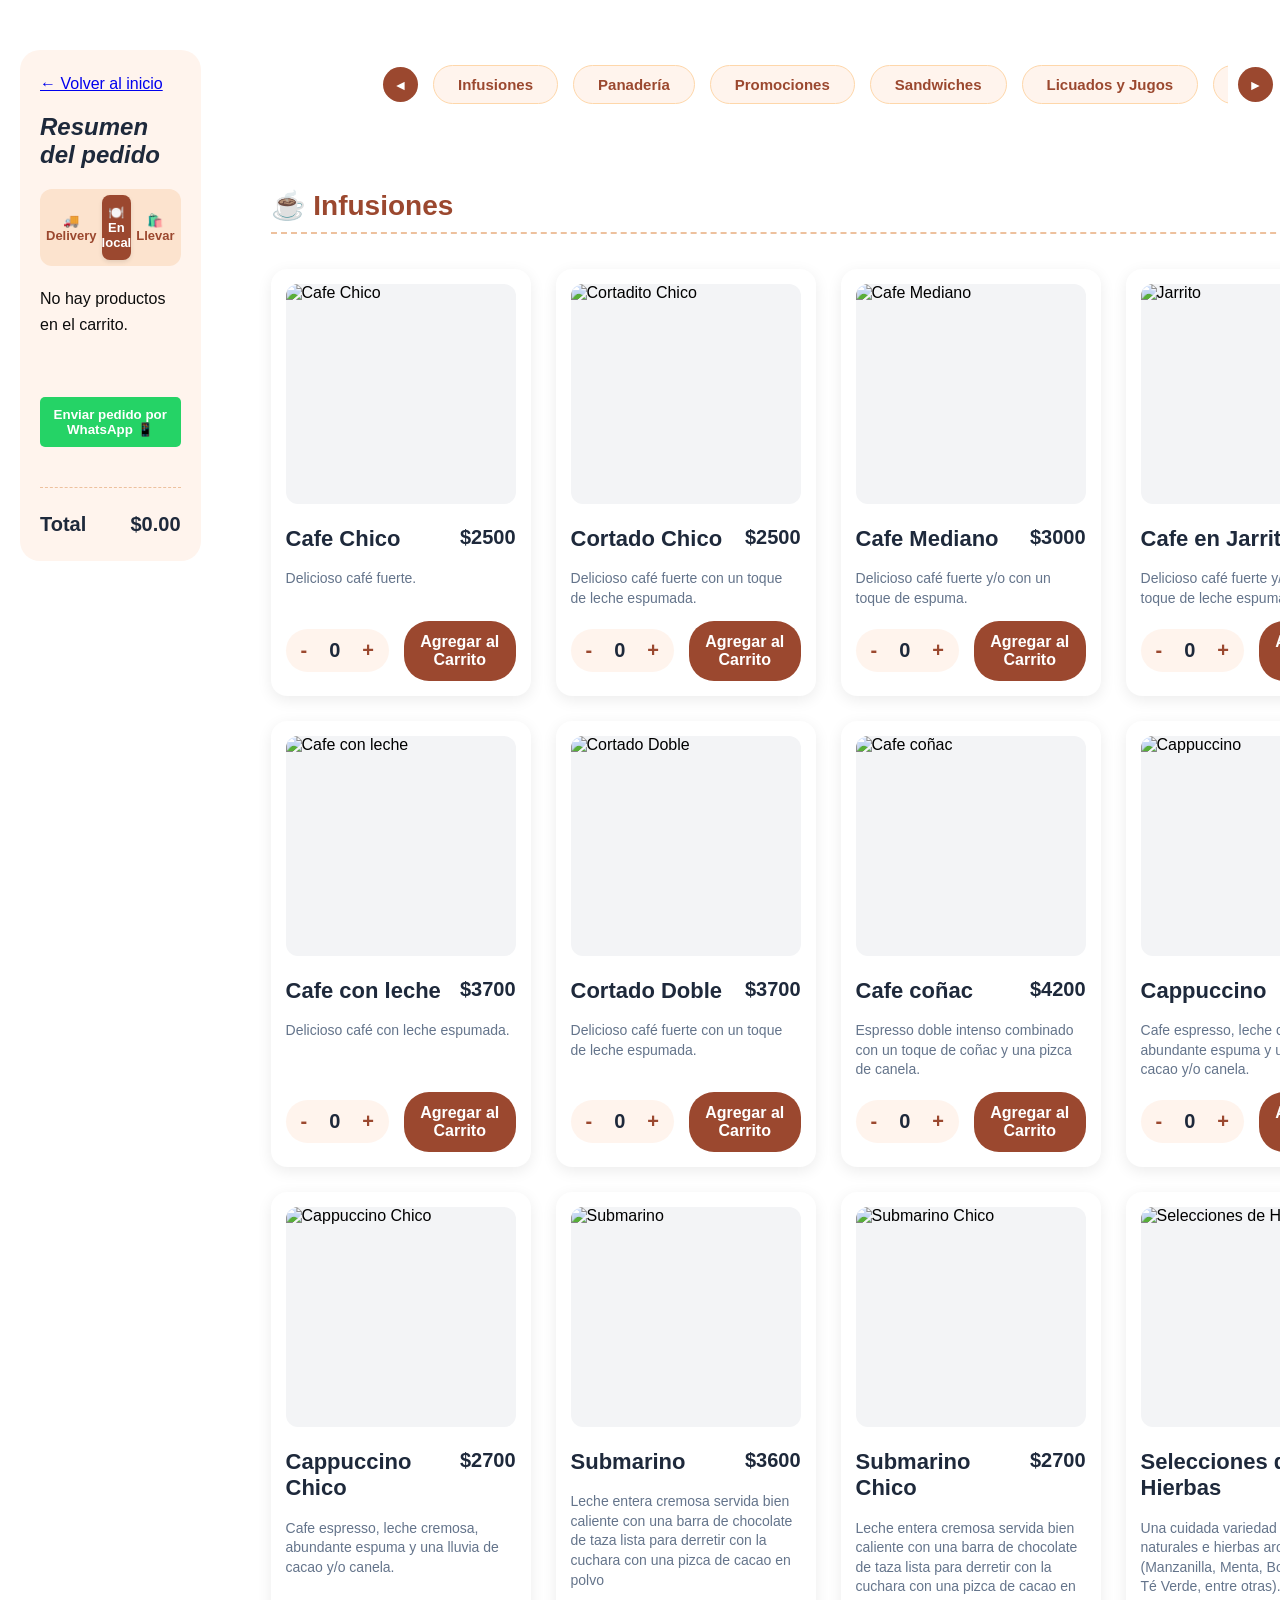
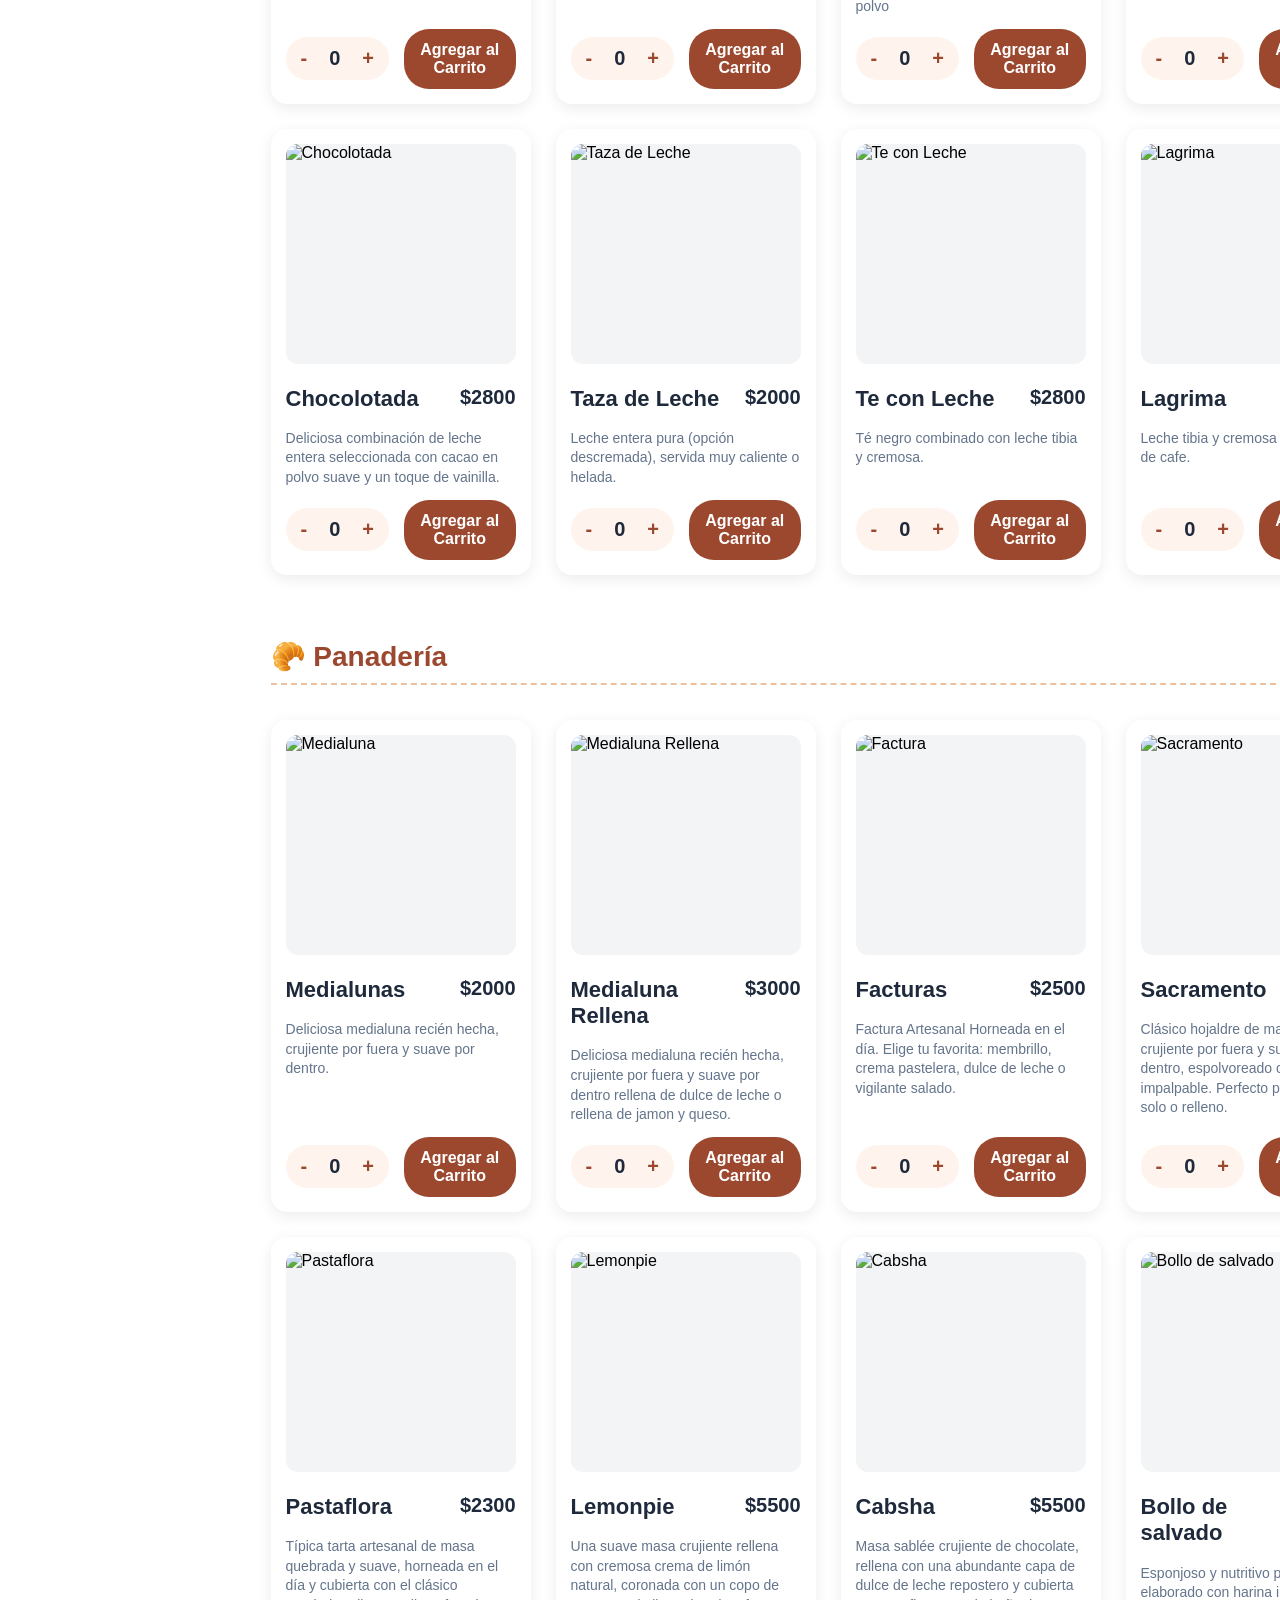
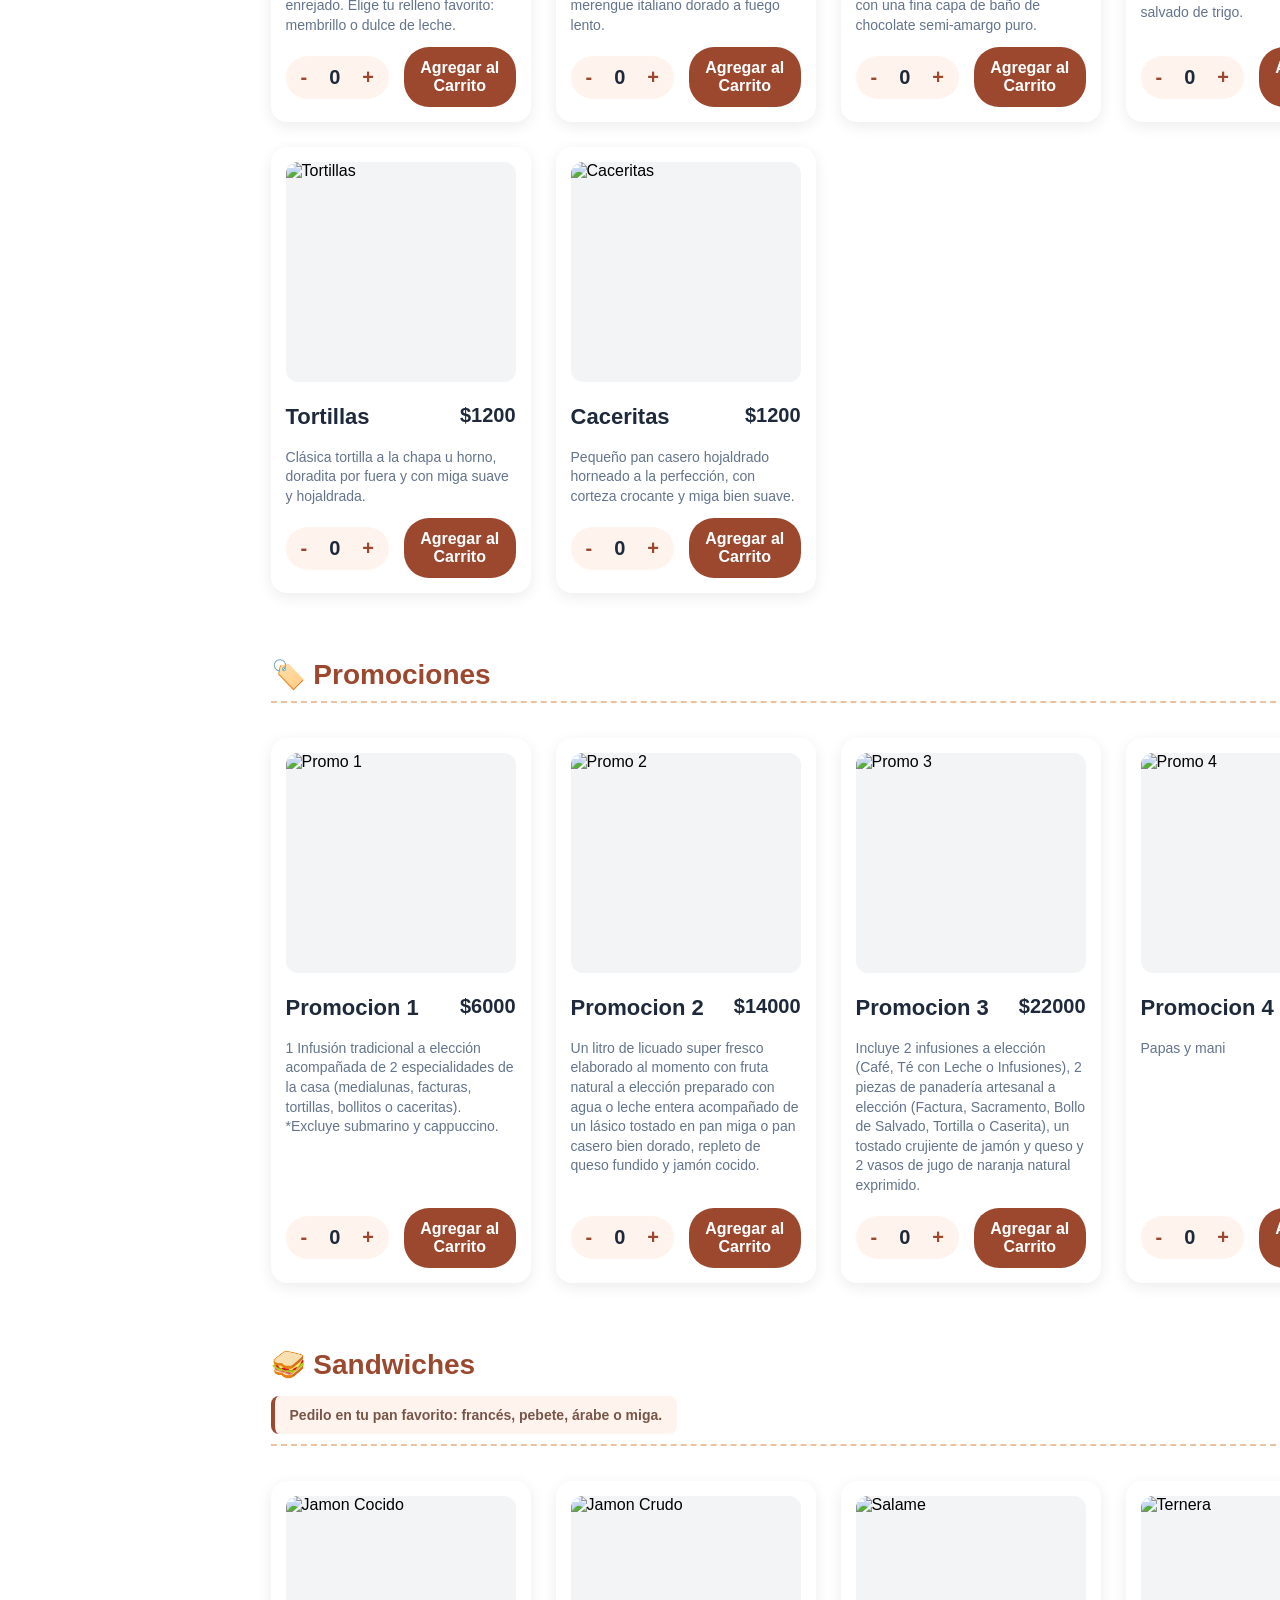
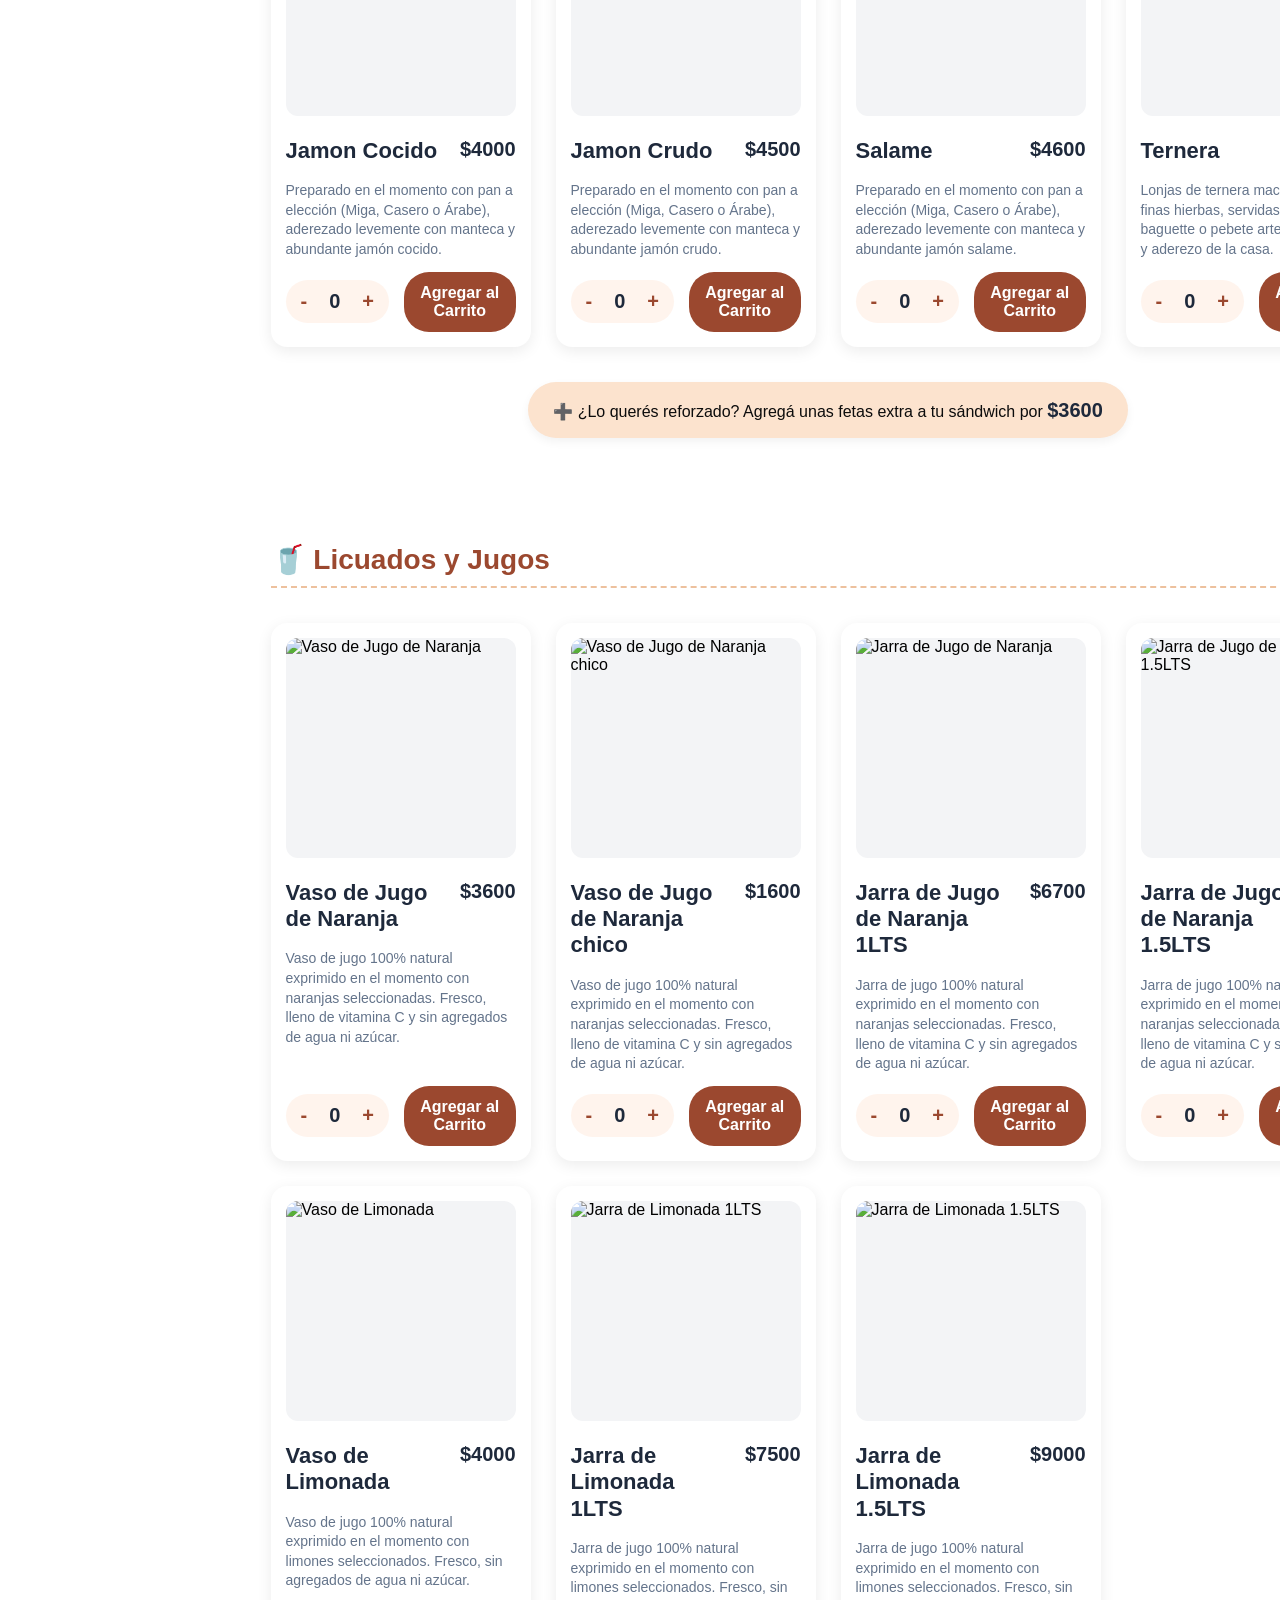
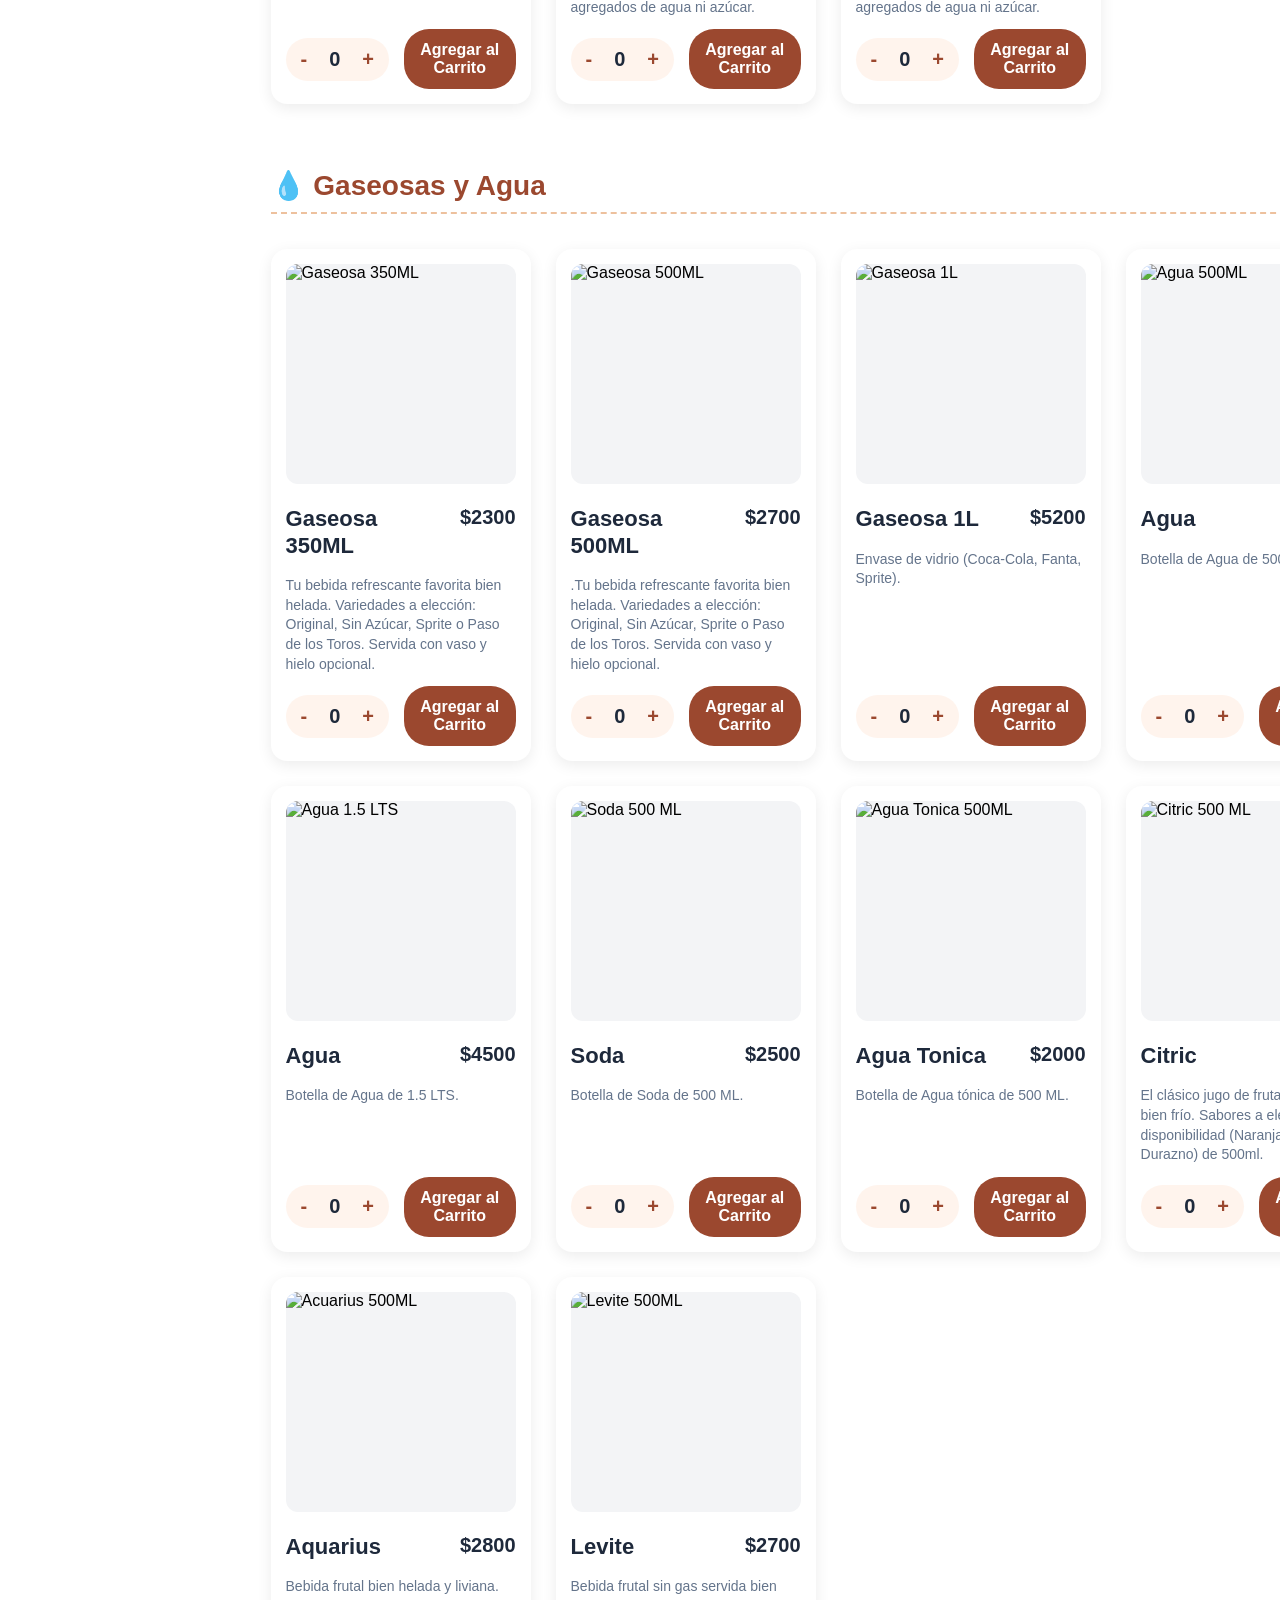
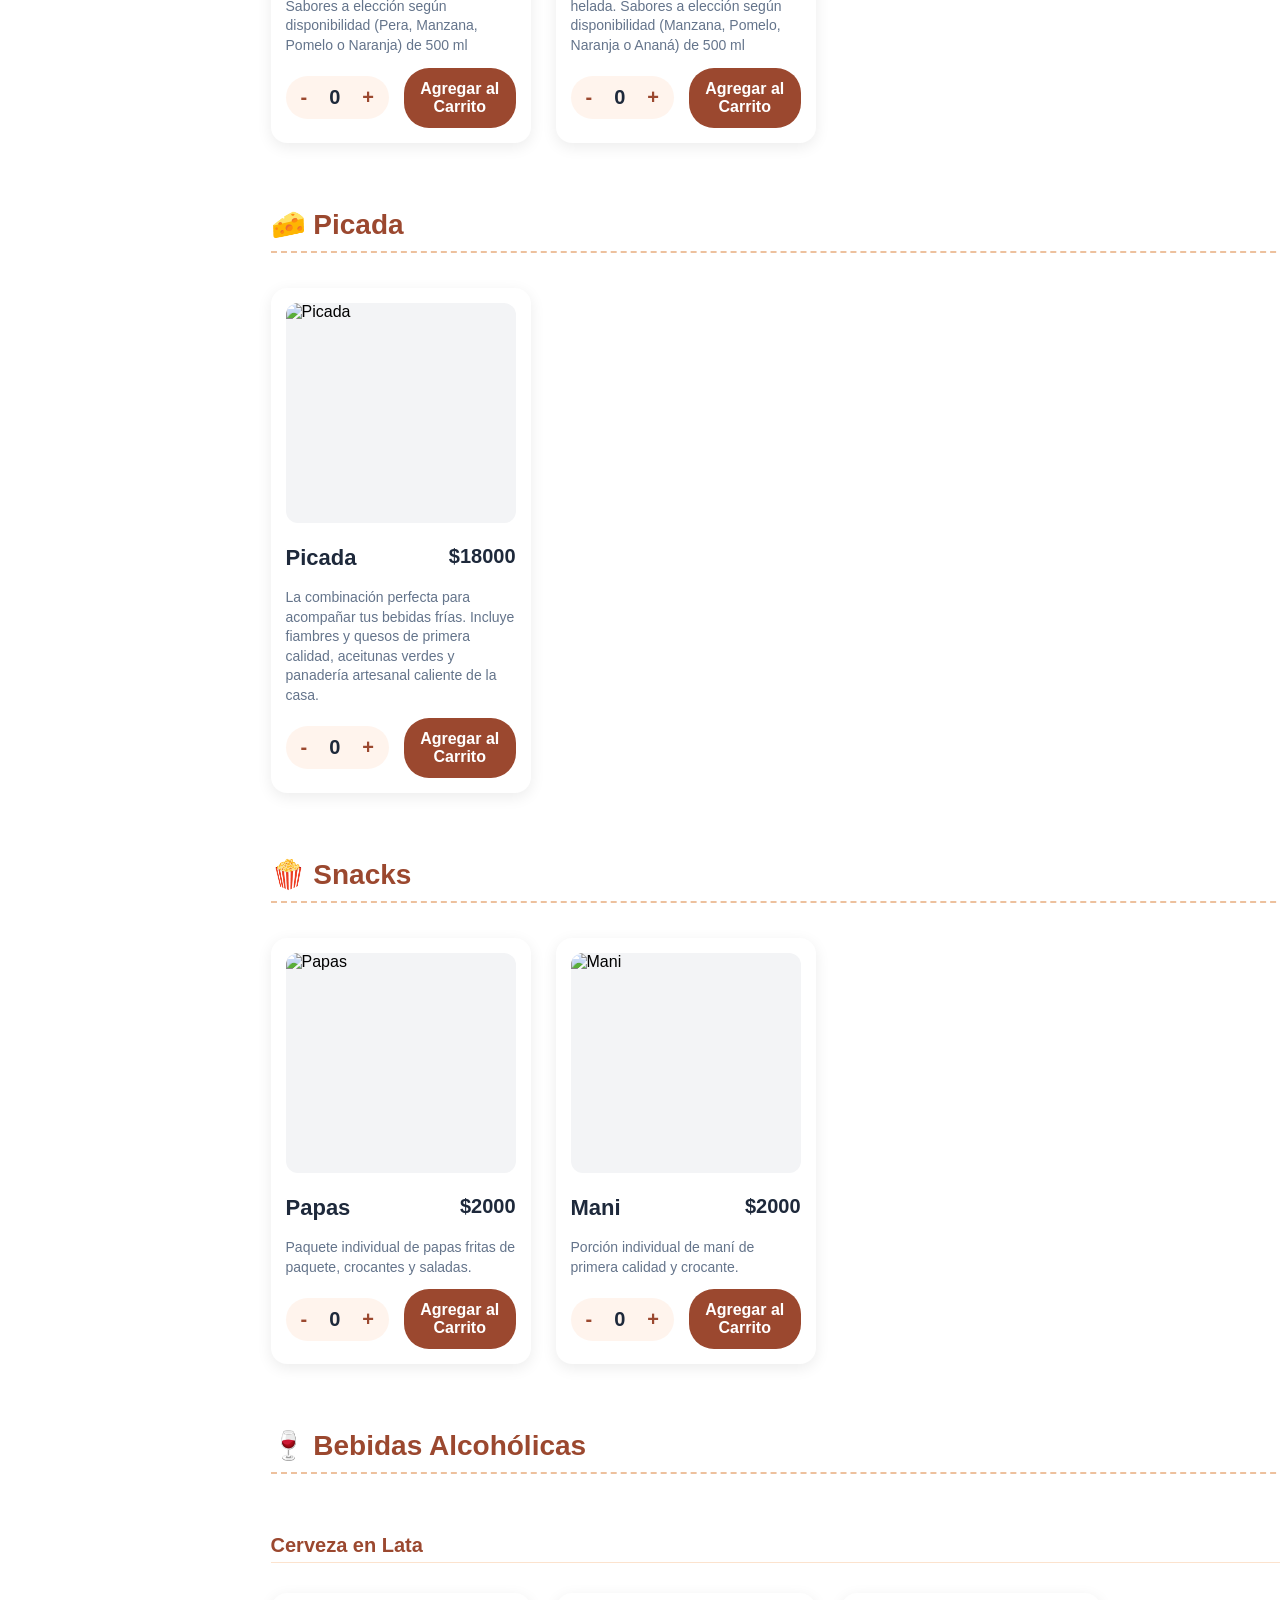
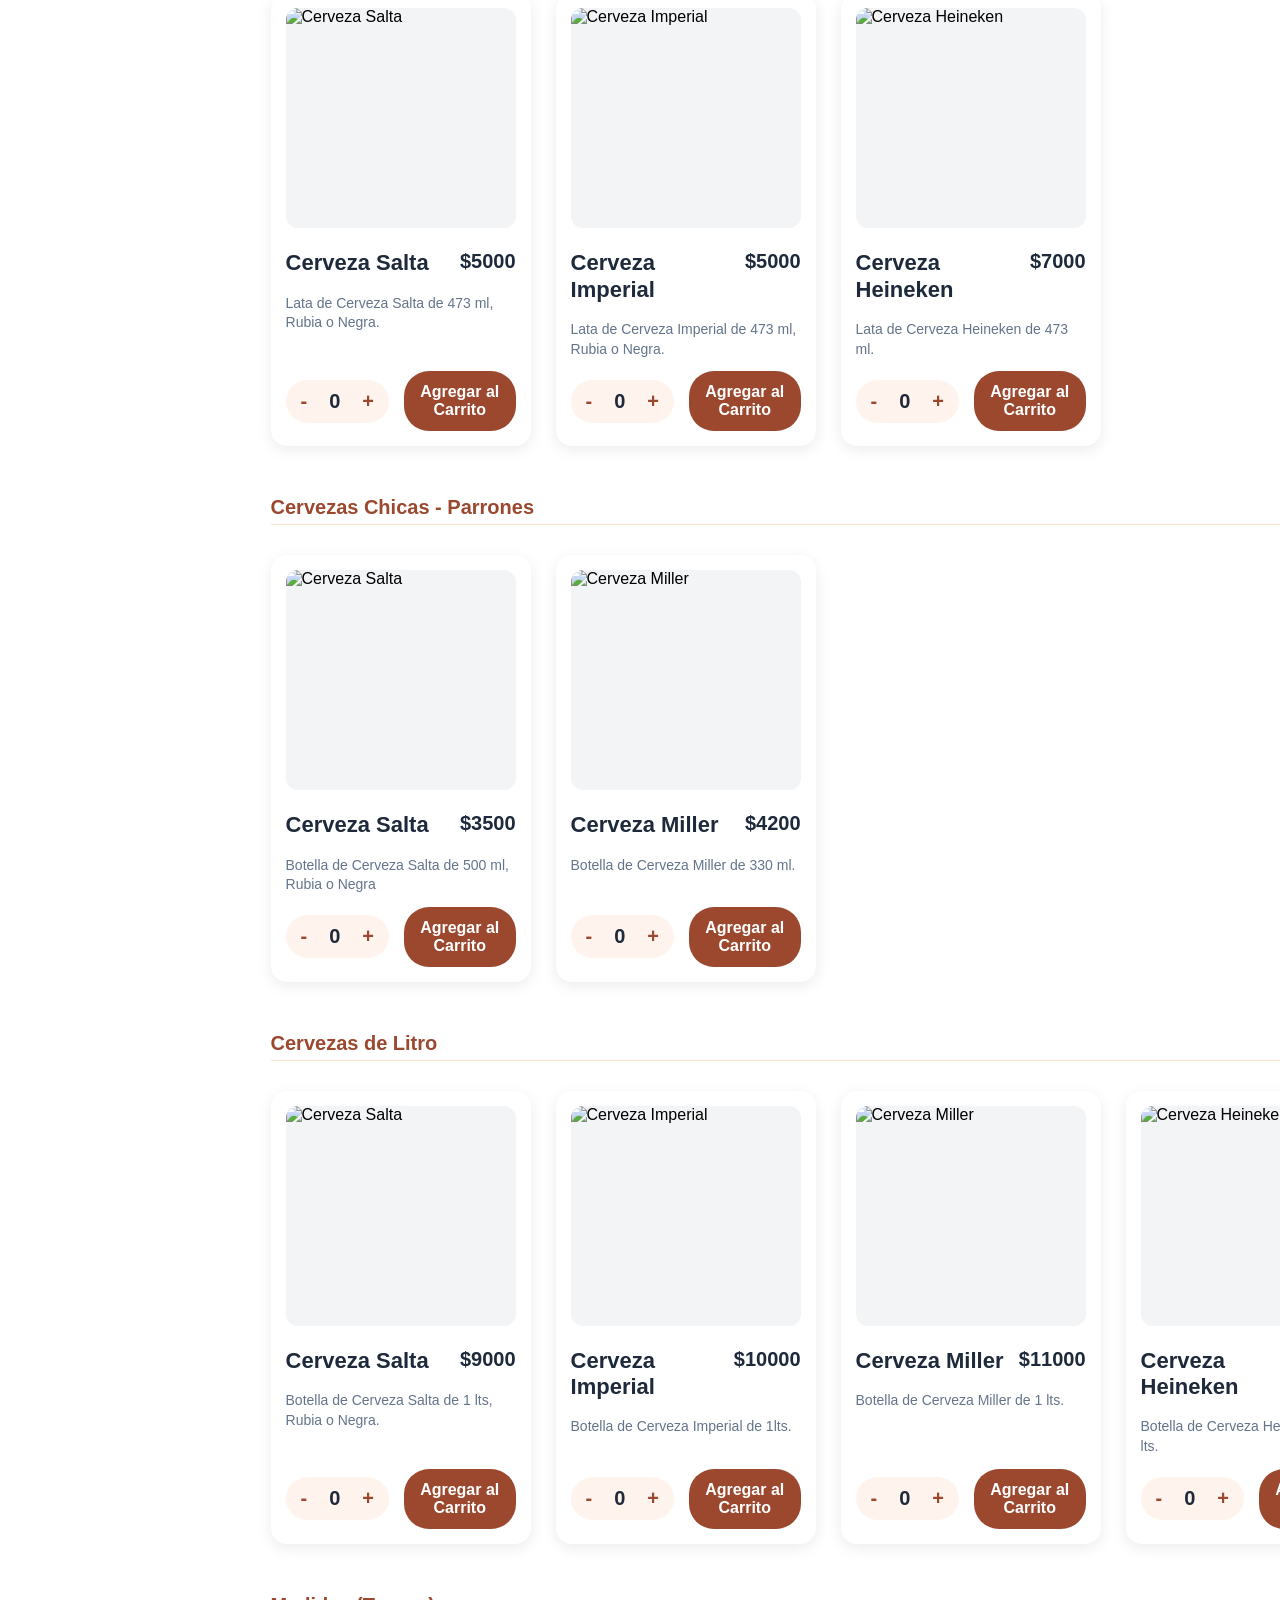
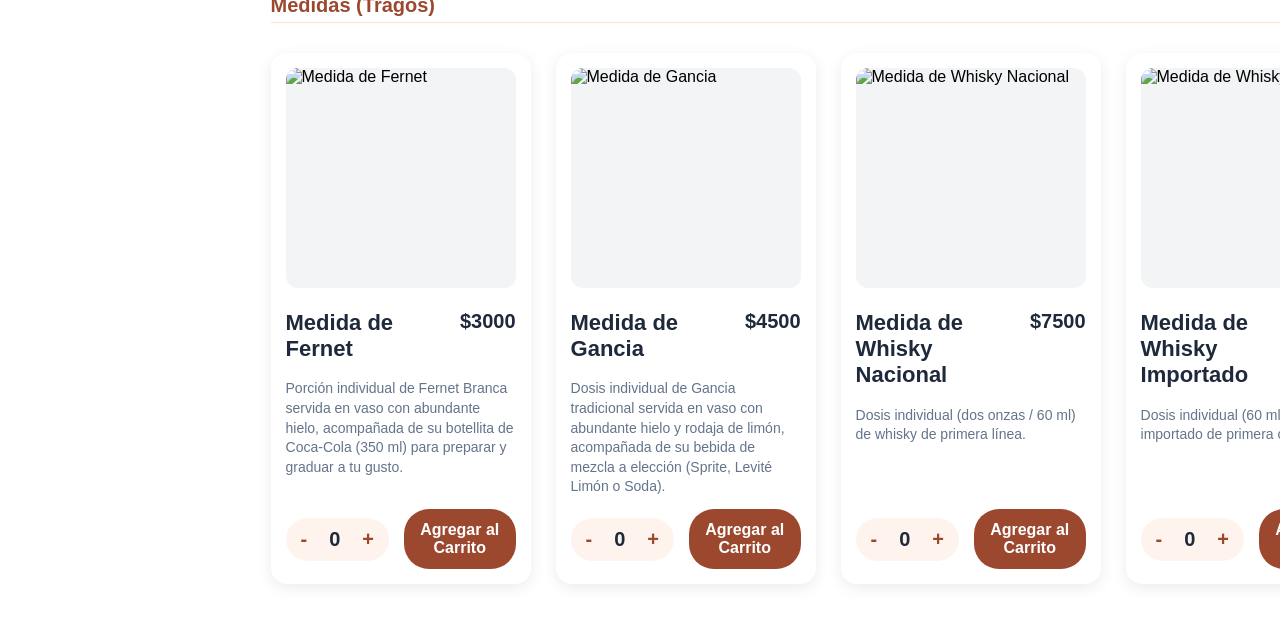
==== carrito.html @ 9ee52d7d "Add files via upload octava prueba de intento de subir el proyecto" ====
<!DOCTYPE html>
<html lang="es">

<head>
    <meta charset="UTF-8">
    <meta name="viewport" content="width=device-width, initial-scale=1.0">
    <title>Carta - Cafeteria Notables</title>
    <!-- Vinculamos el CSS -->
    <link rel="stylesheet" href="style.css">
</head>

<body>
    <div class="contenedor-principal2">
        <aside class="resumen-carrito">
            <a href="index.html" class="btn-volver">← Volver al inicio</a>
            <h2 class="titulo-resumen">Resumen del pedido</h2>

            <div class="opciones-entrega">
                <button class="btn-entrega">🚚 Delivery</button>
                <button class="btn-entrega activo">🍽️ En local</button>
                <button class="btn-entrega">🛍️ Llevar</button>
            </div>
            <div class="lista-productos-resumen" id="lista-productos-resumen">
                <p class="carrito-vacio">No hay productos en el carrito.</p>
            </div>

            <div id="contenedor-direccion" style="display: none; margin-top: 15px;">
                <input type="text" id="input-direccion" placeholder="Ingresa tu calle y número..."
                    style="width: 100%; padding: 12px; border-radius: 8px; border: 1px solid #edc19e; font-family: inherit; font-size: 14px; background-color: #fff;">
            </div>

            <div style="margin: 20px 0;">
                <button id="btn-whatsapp" class="btn-whatsapp"
                    style="background-color: #25d366; color: white; padding: 10px; width: 100%; border: none; border-radius: 5px; cursor: pointer; font-weight: bold;">
                    Enviar pedido por WhatsApp 📱
                </button>
            </div>

            <div class="totales-resumen" id="seccion-totales">
                <div class="linea-total gran-total">
                    <span>Total</span>
                    <span id="total-txt">$0.00</span>
                </div>
            </div>
        </aside>

        <main class="contenido-central">
            <div class="contenedor-carrusel">
                <button class="flecha-scroll" id="flecha-izq">◄</button>
                <nav class="menu-categorias" id="menu-categorias">
                    <a href="#infusiones" class="btn-categoria">Infusiones</a>
                    <a href="#panaderia" class="btn-categoria">Panadería</a>
                    <a href="#promociones" class="btn-categoria">Promociones</a>
                    <a href="#sandwiches" class="btn-categoria">Sandwiches</a>
                    <a href="#licuados" class="btn-categoria">Licuados y Jugos</a>
                    <a href="#gaseosas" class="btn-categoria">Gaseosas/Agua</a>
                    <a href="#picada" class="btn-categoria">Picada</a>
                    <a href="#snacks" class="btn-categoria">Snacks</a>
                    <a href="#alcohol" class="btn-categoria">Bebidas Alcohólicas</a>
                </nav>
                <button class="flecha-scroll" id="flecha-der">►</button>
            </div>
            <div class="catalogo-tarjetas">

                <div class="separador-categoria" id="infusiones">
                    <h2>☕ Infusiones</h2>
                </div>

                <!-- Cafe Chico -->
                <div class="tarjeta" id="infusiones">
                    <img src="Cosas/cafe-chico.webp" alt="Cafe Chico"
                        class="img-producto">
                    <div class="titulo-precio">
                        <h3>Cafe Chico</h3>
                        <span class="precio-tarjetas">$2500</span>
                    </div>
                    <p class="descripcion-producto">Delicioso café fuerte.</p>
                    <div class="acciones-carrito">
                        <div class="contador-item">
                            <span class="btn-restar">-</span>
                            <span class="cantidad">0</span>
                            <span class="btn-sumar">+</span>
                        </div>
                        <button class="btn-agregar">Agregar al Carrito</button>
                    </div>
                </div>

                <!-- Cortadito -->
                <div class="tarjeta">
                    <img src="Cosas/Cortadito.webp"
                        alt="Cortadito Chico" class="img-producto">
                    <div class="titulo-precio">
                        <h3>Cortado Chico </h3>
                        <span class="precio-tarjetas">$2500</span>
                    </div>
                    <p class="descripcion-producto">Delicioso café fuerte con un toque de leche espumada.</p>
                    <div class="acciones-carrito">
                        <div class="contador-item">
                            <span class="btn-restar">-</span>
                            <span class="cantidad">0</span>
                            <span class="btn-sumar">+</span>
                        </div>
                        <button class="btn-agregar">Agregar al Carrito</button>
                    </div>
                </div>

                <!-- Cafe Mediano-->
                <div class="tarjeta">
                    <img src="Cosas/cafe-mediano.webp"
                        alt="Cafe Mediano" class="img-producto">
                    <div class="titulo-precio">
                        <h3>Cafe Mediano</h3>
                        <span class="precio-tarjetas">$3000</span>
                    </div>
                    <p class="descripcion-producto">Delicioso café fuerte y/o con un toque de espuma.</p>
                    <div class="acciones-carrito">
                        <div class="contador-item">
                            <span class="btn-restar">-</span>
                            <span class="cantidad">0</span>
                            <span class="btn-sumar">+</span>
                        </div>
                        <button class="btn-agregar">Agregar al Carrito</button>
                    </div>
                </div>

                <!-- Jarrito -->
                <div class="tarjeta">
                    <img src="Cosas/jarrito.webp" alt="Jarrito"
                        class="img-producto">
                    <div class="titulo-precio">
                        <h3>Cafe en Jarrito</h3>
                        <span class="precio-tarjetas">$3000</span>
                    </div>
                    <p class="descripcion-producto">Delicioso café fuerte y/o con un toque de leche espumada.</p>
                    <div class="acciones-carrito">
                        <div class="contador-item">
                            <span class="btn-restar">-</span>
                            <span class="cantidad">0</span>
                            <span class="btn-sumar">+</span>
                        </div>
                        <button class="btn-agregar">Agregar al Carrito</button>
                    </div>
                </div>

                <!-- Cafe con Leche-->
                <div class="tarjeta">
                    <img src="Cosas/cafe-leche.webp"
                        alt="Cafe con leche" class="img-producto">
                    <div class="titulo-precio">
                        <h3>Cafe con leche</h3>
                        <span class="precio-tarjetas">$3700</span>
                    </div>
                    <p class="descripcion-producto">Delicioso café con leche espumada.</p>
                    <div class="acciones-carrito">
                        <div class="contador-item">
                            <span class="btn-restar">-</span>
                            <span class="cantidad">0</span>
                            <span class="btn-sumar">+</span>
                        </div>
                        <button class="btn-agregar">Agregar al Carrito</button>
                    </div>
                </div>

                <!-- Cortado Doble-->
                <div class="tarjeta">
                    <img src="Cosas/cortado-doble.webp"
                        alt="Cortado Doble" class="img-producto">
                    <div class="titulo-precio">
                        <h3>Cortado Doble</h3>
                        <span class="precio-tarjetas">$3700</span>
                    </div>
                    <p class="descripcion-producto">Delicioso café fuerte con un toque de leche espumada.</p>
                    <div class="acciones-carrito">
                        <div class="contador-item">
                            <span class="btn-restar">-</span>
                            <span class="cantidad">0</span>
                            <span class="btn-sumar">+</span>
                        </div>
                        <button class="btn-agregar">Agregar al Carrito</button>
                    </div>
                </div>

                <!-- Cafe Coniac -->
                <div class="tarjeta">
                    <img src="Cosas/Cafe-coñac.webp" alt="Cafe coñac"
                        class="img-producto">
                    <div class="titulo-precio">
                        <h3>Cafe coñac</h3>
                        <span class="precio-tarjetas">$4200</span>
                    </div>
                    <p class="descripcion-producto"> Espresso doble intenso combinado con un toque de coñac y una
                        pizca de canela. </p>
                    <div class="acciones-carrito">
                        <div class="contador-item">
                            <span class="btn-restar">-</span>
                            <span class="cantidad">0</span>
                            <span class="btn-sumar">+</span>
                        </div>
                        <button class="btn-agregar">Agregar al Carrito</button>
                    </div>
                </div>

                <!-- Cappcucino-->
                <div class="tarjeta">
                    <img src="Cosas/cappuccino.webp" alt="Cappuccino"
                        class="img-producto">
                    <div class="titulo-precio">
                        <h3>Cappuccino</h3>
                        <span class="precio-tarjetas">$3600</span>
                    </div>
                    <p class="descripcion-producto"> Cafe espresso, leche cremosa, abundante espuma y una lluvia de
                        cacao
                        y/o canela.
                    </p>
                    <div class="acciones-carrito">
                        <div class="contador-item">
                            <span class="btn-restar">-</span>
                            <span class="cantidad">0</span>
                            <span class="btn-sumar">+</span>
                        </div>
                        <button class="btn-agregar">Agregar al Carrito</button>
                    </div>
                </div>

                <!-- Cappuccino Chico-->
                <div class="tarjeta">
                    <img src="Cosas/cappuccino-chico.webp"
                        alt="Cappuccino Chico" class="img-producto">
                    <div class="titulo-precio">
                        <h3>Cappuccino Chico</h3>
                        <span class="precio-tarjetas">$2700</span>
                    </div>
                    <p class="descripcion-producto">Cafe espresso, leche cremosa, abundante espuma y una lluvia de cacao
                        y/o
                        canela.</p>
                    <div class="acciones-carrito">
                        <div class="contador-item">
                            <span class="btn-restar">-</span>
                            <span class="cantidad">0</span>
                            <span class="btn-sumar">+</span>
                        </div>
                        <button class="btn-agregar">Agregar al Carrito</button>
                    </div>
                </div>

                <!-- Submarino -->
                <div class="tarjeta">
                    <img src="Cosas/submarino.webp" alt="Submarino"
                        class="img-producto">
                    <div class="titulo-precio">
                        <h3>Submarino</h3>
                        <span class="precio-tarjetas">$3600</span>
                    </div>
                    <p class="descripcion-producto">Leche entera cremosa servida bien caliente con una barra de
                        chocolate de taza lista para derretir con la cuchara con una pizca de cacao en polvo</p>
                    <div class="acciones-carrito">
                        <div class="contador-item">
                            <span class="btn-restar">-</span>
                            <span class="cantidad">0</span>
                            <span class="btn-sumar">+</span>
                        </div>
                        <button class="btn-agregar">Agregar al Carrito</button>
                    </div>
                </div>

                <!-- Submarino Chico-->
                <div class="tarjeta">
                    <img src="Cosas/submarino-chico.webp"
                        alt="Submarino Chico" class="img-producto">
                    <div class="titulo-precio">
                        <h3>Submarino Chico</h3>
                        <span class="precio-tarjetas">$2700</span>
                    </div>
                    <p class="descripcion-producto">Leche entera cremosa servida bien caliente con una barra de
                        chocolate de taza lista para derretir con la cuchara con una pizca de cacao en polvo</p>
                    <div class="acciones-carrito">
                        <div class="contador-item">
                            <span class="btn-restar">-</span>
                            <span class="cantidad">0</span>
                            <span class="btn-sumar">+</span>
                        </div>
                        <button class="btn-agregar">Agregar al Carrito</button>
                    </div>
                </div>

                <!-- Mate o Te-->
                <div class="tarjeta">
                    <img src="Cosas/hierbas.webp"
                        alt="Selecciones de Hierbas" class="img-producto">
                    <div class="titulo-precio">
                        <h3>Selecciones de Hierbas</h3>
                        <span class="precio-tarjetas">$2000</span>
                    </div>
                    <p class="descripcion-producto">Una cuidada variedad de hebras naturales e hierbas aromáticas
                        (Manzanilla, Menta, Boldo, Cedrón o Té Verde, entre otras).</p>
                    <div class="acciones-carrito">
                        <div class="contador-item">
                            <span class="btn-restar">-</span>
                            <span class="cantidad">0</span>
                            <span class="btn-sumar">+</span>
                        </div>
                        <button class="btn-agregar">Agregar al Carrito</button>
                    </div>
                </div>

                <!-- Chocolotada -->
                <div class="tarjeta">
                    <img src="Cosas/chocolotada.webp" alt="Chocolotada"
                        class="img-producto">
                    <div class="titulo-precio">
                        <h3>Chocolotada</h3>
                        <span class="precio-tarjetas">$2800</span>
                    </div>
                    <p class="descripcion-producto">Deliciosa combinación de leche entera seleccionada con cacao en
                        polvo suave y un toque de vainilla.</p>
                    <div class="acciones-carrito">
                        <div class="contador-item">
                            <span class="btn-restar">-</span>
                            <span class="cantidad">0</span>
                            <span class="btn-sumar">+</span>
                        </div>
                        <button class="btn-agregar">Agregar al Carrito</button>
                    </div>
                </div>

                <!-- Taza de Leche -->
                <div class="tarjeta">
                    <img src="Cosas/taza-leche.webp" alt="Taza de Leche"
                        class="img-producto">
                    <div class="titulo-precio">
                        <h3>Taza de Leche</h3>
                        <span class="precio-tarjetas">$2000</span>
                    </div>
                    <p class="descripcion-producto">Leche entera pura (opción descremada), servida muy caliente o
                        helada.</p>
                    <div class="acciones-carrito">
                        <div class="contador-item">
                            <span class="btn-restar">-</span>
                            <span class="cantidad">0</span>
                            <span class="btn-sumar">+</span>
                        </div>
                        <button class="btn-agregar">Agregar al Carrito</button>
                    </div>
                </div>

                <!-- Te con Leche -->
                <div class="tarjeta">
                    <img src="Cosas/te-leche.webp" alt="Te con Leche"
                        class="img-producto">
                    <div class="titulo-precio">
                        <h3>Te con Leche</h3>
                        <span class="precio-tarjetas">$2800</span>
                    </div>
                    <p class="descripcion-producto">Té negro combinado con leche tibia y cremosa.</p>
                    <div class="acciones-carrito">
                        <div class="contador-item">
                            <span class="btn-restar">-</span>
                            <span class="cantidad">0</span>
                            <span class="btn-sumar">+</span>
                        </div>
                        <button class="btn-agregar">Agregar al Carrito</button>
                    </div>
                </div>

                <!-- Lagrima -->
                <div class="tarjeta">
                    <img src="Cosas/lagrima.webp" alt="Lagrima"
                        class="img-producto">
                    <div class="titulo-precio">
                        <h3>Lagrima</h3>
                        <span class="precio-tarjetas">$3400</span>
                    </div>
                    <p class="descripcion-producto">Leche tibia y cremosa con uma gota de cafe.</p>
                    <div class="acciones-carrito">
                        <div class="contador-item">
                            <span class="btn-restar">-</span>
                            <span class="cantidad">0</span>
                            <span class="btn-sumar">+</span>
                        </div>
                        <button class="btn-agregar">Agregar al Carrito</button>
                    </div>
                </div>

                <!-- CATEGORÍA 2: PANADERIA -->
                <div class="separador-categoria" id="panaderia">
                    <h2>🥐 Panadería</h2>
                </div>

                <!--Medialunas -->
                <div class="tarjeta" id="panaderia">
                    <img src="Cosas/medialuna.webp" alt="Medialuna"
                        class="img-producto">
                    <div class="titulo-precio">
                        <h3>Medialunas</h3>
                        <span class="precio-tarjetas">$2000</span>
                    </div>
                    <p class="descripcion-producto">Deliciosa medialuna recién hecha, crujiente por fuera y suave por
                        dentro.</p>
                    <div class="acciones-carrito">
                        <div class="contador-item">
                            <span class="btn-restar">-</span>
                            <span class="cantidad">0</span>
                            <span class="btn-sumar">+</span>
                        </div>
                        <button class="btn-agregar">Agregar al Carrito</button>
                    </div>
                </div>

                <!-- Medialunas Rellenas-->
                <div class="tarjeta">
                    <img src="Cosas/medialuna-rellena.webp"
                        alt="Medialuna Rellena" class="img-producto">
                    <div class="titulo-precio">
                        <h3>Medialuna Rellena</h3>
                        <span class="precio-tarjetas">$3000</span>
                    </div>
                    <p class="descripcion-producto">Deliciosa medialuna recién hecha, crujiente por fuera y suave por
                        dentro rellena de dulce de leche o rellena de jamon y queso.</p>
                    <div class="acciones-carrito">
                        <div class="contador-item">
                            <span class="btn-restar">-</span>
                            <span class="cantidad">0</span>
                            <span class="btn-sumar">+</span>
                        </div>
                        <button class="btn-agregar">Agregar al Carrito</button>
                    </div>
                </div>

                <!-- Facturas -->
                <div class="tarjeta">
                    <img src="Cosas/factura.webp" alt="Factura"
                        class="img-producto">
                    <div class="titulo-precio">
                        <h3>Facturas</h3>
                        <span class="precio-tarjetas">$2500</span>
                    </div>
                    <p class="descripcion-producto">Factura Artesanal
                        Horneada en el día. Elige tu favorita: membrillo, crema
                        pastelera, dulce de leche o vigilante salado.</p>
                    <div class="acciones-carrito">
                        <div class="contador-item">
                            <span class="btn-restar">-</span>
                            <span class="cantidad">0</span>
                            <span class="btn-sumar">+</span>
                        </div>
                        <button class="btn-agregar">Agregar al Carrito</button>
                    </div>
                </div>

                <!-- Sacramento -->
                <div class="tarjeta">
                    <img src="Cosas/sacramento.webp" alt="Sacramento"
                        class="img-producto">
                    <div class="titulo-precio">
                        <h3>Sacramento</h3>
                        <span class="precio-tarjetas">$3000</span>
                    </div>
                    <p class="descripcion-producto">Clásico hojaldre de manteca, crujiente por fuera y suave por dentro,
                        espolvoreado con azúcar impalpable. Perfecto para disfrutar solo o relleno.</p>
                    <div class="acciones-carrito">
                        <div class="contador-item">
                            <span class="btn-restar">-</span>
                            <span class="cantidad">0</span>
                            <span class="btn-sumar">+</span>
                        </div>
                        <button class="btn-agregar">Agregar al Carrito</button>
                    </div>
                </div>

                <!-- Pastafloras -->
                <div class="tarjeta">
                    <img src="Cosas/pastaflora.webp" alt="Pastaflora"
                        class="img-producto">
                    <div class="titulo-precio">
                        <h3>Pastaflora</h3>
                        <span class="precio-tarjetas">$2300</span>
                    </div>
                    <p class="descripcion-producto">Típica tarta artesanal de masa quebrada y suave, horneada en el día
                        y cubierta con el clásico enrejado. Elige tu relleno favorito: membrillo o dulce de leche.</p>
                    <div class="acciones-carrito">
                        <div class="contador-item">
                            <span class="btn-restar">-</span>
                            <span class="cantidad">0</span>
                            <span class="btn-sumar">+</span>
                        </div>
                        <button class="btn-agregar">Agregar al Carrito</button>
                    </div>
                </div>

                <!-- Lemonpie -->
                <div class="tarjeta">
                    <img src="Cosas/lemonpie.webp" alt="Lemonpie"
                        class="img-producto">
                    <div class="titulo-precio">
                        <h3>Lemonpie</h3>
                        <span class="precio-tarjetas">$5500</span>
                    </div>
                    <p class="descripcion-producto">Una suave masa crujiente rellena con cremosa crema de limón natural,
                        coronada con un copo de merengue italiano dorado a fuego lento.</p>
                    <div class="acciones-carrito">
                        <div class="contador-item">
                            <span class="btn-restar">-</span>
                            <span class="cantidad">0</span>
                            <span class="btn-sumar">+</span>
                        </div>
                        <button class="btn-agregar">Agregar al Carrito</button>
                    </div>
                </div>

                <!-- Cabsha -->
                <div class="tarjeta">
                    <img src="Cosas/cabsha.webp" alt="Cabsha"
                        class="img-producto">
                    <div class="titulo-precio">
                        <h3>Cabsha</h3>
                        <span class="precio-tarjetas">$5500</span>
                    </div>
                    <p class="descripcion-producto">Masa sablée crujiente de chocolate, rellena con una abundante capa
                        de dulce de leche repostero y cubierta con una fina capa de baño de chocolate semi-amargo puro.
                    </p>
                    <div class="acciones-carrito">
                        <div class="contador-item">
                            <span class="btn-restar">-</span>
                            <span class="cantidad">0</span>
                            <span class="btn-sumar">+</span>
                        </div>
                        <button class="btn-agregar">Agregar al Carrito</button>
                    </div>
                </div>

                <!-- Bollo de salvado -->
                <div class="tarjeta">
                    <img src="Cosas/bollito.webp" alt="Bollo de salvado"
                        class="img-producto">
                    <div class="titulo-precio">
                        <h3>Bollo de salvado</h3>
                        <span class="precio-tarjetas">$1200</span>
                    </div>
                    <p class="descripcion-producto">Esponjoso y nutritivo pan artesanal elaborado con harina integral y
                        salvado de trigo.</p>
                    <div class="acciones-carrito">
                        <div class="contador-item">
                            <span class="btn-restar">-</span>
                            <span class="cantidad">0</span>
                            <span class="btn-sumar">+</span>
                        </div>
                        <button class="btn-agregar">Agregar al Carrito</button>
                    </div>
                </div>

                <!-- Tortillas -->
                <div class="tarjeta">
                    <img src="Cosas/Tortilla.webp" alt="Tortillas"
                        class="img-producto">
                    <div class="titulo-precio">
                        <h3>Tortillas</h3>
                        <span class="precio-tarjetas">$1200</span>
                    </div>
                    <p class="descripcion-producto">Clásica tortilla a la chapa u horno, doradita por fuera y con miga
                        suave y hojaldrada.</p>
                    <div class="acciones-carrito">
                        <div class="contador-item">
                            <span class="btn-restar">-</span>
                            <span class="cantidad">0</span>
                            <span class="btn-sumar">+</span>
                        </div>
                        <button class="btn-agregar">Agregar al Carrito</button>
                    </div>
                </div>

                <!-- Caceritas -->
                <div class="tarjeta">
                    <img src="Cosas/Caserita.webp" alt="Caceritas"
                        class="img-producto">
                    <div class="titulo-precio">
                        <h3>Caceritas</h3>
                        <span class="precio-tarjetas">$1200</span>
                    </div>
                    <p class="descripcion-producto">Pequeño pan casero hojaldrado horneado a la perfección, con corteza
                        crocante y miga bien suave.</p>
                    <div class="acciones-carrito">
                        <div class="contador-item">
                            <span class="btn-restar">-</span>
                            <span class="cantidad">0</span>
                            <span class="btn-sumar">+</span>
                        </div>
                        <button class="btn-agregar">Agregar al Carrito</button>
                    </div>
                </div>

                <!-- CATEGORÍA 3: PROMOCIONES -->
                <div class="separador-categoria" id="promociones">
                    <h2>🏷️ Promociones</h2>
                </div>
                <!-- Desayuno o Merienda Clásico -->
                <div class="tarjeta" id="promociones">
                    <img src="Cosas/promo1.webp" alt="Promo 1 "
                        class="img-producto">
                    <div class="titulo-precio">
                        <h3>Promocion 1</h3>
                        <span class="precio-tarjetas">$6000</span>
                    </div>
                    <p class="descripcion-producto">1 Infusión tradicional a elección acompañada de 2 especialidades de
                        la casa (medialunas,
                        facturas, tortillas, bollitos o caceritas).

                        *Excluye submarino y cappuccino.</p>
                    <div class="acciones-carrito">
                        <div class="contador-item">
                            <span class="btn-restar">-</span>
                            <span class="cantidad">0</span>
                            <span class="btn-sumar">+</span>
                        </div>
                        <button class="btn-agregar">Agregar al Carrito</button>
                    </div>
                </div>

                <!-- Licuado Jarra 1 lts y tostados -->
                <div class="tarjeta">
                    <img src="Cosas/promo2.webp" alt="Promo 2"
                        class="img-producto">
                    <div class="titulo-precio">
                        <h3>Promocion 2</h3>
                        <span class="precio-tarjetas">$14000</span>
                    </div>
                    <p class="descripcion-producto">Un litro de licuado super fresco elaborado al momento con fruta
                        natural a elección preparado con agua o leche entera acompañado de un lásico tostado en pan miga
                        o pan casero bien dorado, repleto de queso fundido y jamón cocido.</p>
                    <div class="acciones-carrito">
                        <div class="contador-item">
                            <span class="btn-restar">-</span>
                            <span class="cantidad">0</span>
                            <span class="btn-sumar">+</span>
                        </div>
                        <button class="btn-agregar">Agregar al Carrito</button>
                    </div>
                </div>

                <!-- Para 2-->
                <div class="tarjeta">
                    <img src="Cosas/promo3.webp" alt="Promo 3"
                        class="img-producto">
                    <div class="titulo-precio">
                        <h3>Promocion 3</h3>
                        <span class="precio-tarjetas">$22000</span>
                    </div>
                    <p class="descripcion-producto">Incluye 2 infusiones a elección (Café, Té con Leche o Infusiones), 2
                        piezas de panadería artesanal a elección (Factura, Sacramento, Bollo de Salvado, Tortilla o
                        Caserita), un tostado crujiente de jamón y queso y 2 vasos de jugo de naranja natural exprimido.
                    </p>
                    <div class="acciones-carrito">
                        <div class="contador-item">
                            <span class="btn-restar">-</span>
                            <span class="cantidad">0</span>
                            <span class="btn-sumar">+</span>
                        </div>
                        <button class="btn-agregar">Agregar al Carrito</button>
                    </div>
                </div>

                <!-- Entre Amigos -->
                <div class="tarjeta">
                    <img src="Cosas/promo4.webp" alt="Promo 4"
                        class="img-producto">
                    <div class="titulo-precio">
                        <h3>Promocion 4</h3>
                        <span class="precio-tarjetas">$2.50</span>
                    </div>
                    <p class="descripcion-producto">Papas y mani</p>
                    <div class="acciones-carrito">
                        <div class="contador-item">
                            <span class="btn-restar">-</span>
                            <span class="cantidad">0</span>
                            <span class="btn-sumar">+</span>
                        </div>
                        <button class="btn-agregar">Agregar al Carrito</button>
                    </div>
                </div>

                <!-- CATEGORÍA 4: SANDWICHES -->
                <div class="separador-categoria" id="sandwiches">
                    <h2>🥪 Sandwiches</h2>
                    <p class="subtitulo-categoria">Pedilo en tu pan favorito: francés, pebete, árabe o miga.</p>
                </div>
                <!-- Jamon Cocido-->
                <div class="tarjeta" id="sandwiches">
                    <img src="Cosas/jamon.webp" alt="Jamon Cocido"
                        class="img-producto">
                    <div class="titulo-precio">
                        <h3>Jamon Cocido</h3>
                        <span class="precio-tarjetas">$4000</span>
                    </div>
                    <p class="descripcion-producto">Preparado en el momento con pan a elección (Miga, Casero o Árabe),
                        aderezado levemente con manteca y abundante jamón cocido.</p>
                    <div class="acciones-carrito">
                        <div class="contador-item">
                            <span class="btn-restar">-</span>
                            <span class="cantidad">0</span>
                            <span class="btn-sumar">+</span>
                        </div>
                        <button class="btn-agregar">Agregar al Carrito</button>
                    </div>
                </div>

                <!-- Jamon Crudo -->
                <div class="tarjeta">
                    <img src="Cosas/jamon-crudo.webp" alt="Jamon Crudo"
                        class="img-producto">
                    <div class="titulo-precio">
                        <h3>Jamon Crudo</h3>
                        <span class="precio-tarjetas">$4500</span>
                    </div>
                    <p class="descripcion-producto">Preparado en el momento con pan a elección (Miga, Casero o Árabe),
                        aderezado levemente con manteca y abundante jamón crudo.</p>
                    <div class="acciones-carrito">
                        <div class="contador-item">
                            <span class="btn-restar">-</span>
                            <span class="cantidad">0</span>
                            <span class="btn-sumar">+</span>
                        </div>
                        <button class="btn-agregar">Agregar al Carrito</button>
                    </div>
                </div>

                <!-- Salame -->
                <div class="tarjeta">
                    <img src="Cosas/salame.webp" alt="Salame"
                        class="img-producto">
                    <div class="titulo-precio">
                        <h3>Salame</h3>
                        <span class="precio-tarjetas">$4600</span>
                    </div>
                    <p class="descripcion-producto">Preparado en el momento con pan a elección (Miga, Casero o Árabe),
                        aderezado levemente con manteca y abundante jamón salame.</p>
                    <div class="acciones-carrito">
                        <div class="contador-item">
                            <span class="btn-restar">-</span>
                            <span class="cantidad">0</span>
                            <span class="btn-sumar">+</span>
                        </div>
                        <button class="btn-agregar">Agregar al Carrito</button>
                    </div>
                </div>

                <!-- Ternera  -->
                <div class="tarjeta">
                    <img src="Cosas/ternera.webp" alt="Ternera"
                        class="img-producto">
                    <div class="titulo-precio">
                        <h3>Ternera</h3>
                        <span class="precio-tarjetas">$3600</span>
                    </div>
                    <p class="descripcion-producto">Lonjas de ternera maceradas con finas hierbas, servidas en pan
                        baguette o pebete artesanal, tomate y aderezo de la casa.</p>
                    <div class="acciones-carrito">
                        <div class="contador-item">
                            <span class="btn-restar">-</span>
                            <span class="cantidad">0</span>
                            <span class="btn-sumar">+</span>
                        </div>
                        <button class="btn-agregar">Agregar al Carrito</button>
                    </div>
                </div>
                <p class="nota-categoria">➕ ¿Lo querés reforzado? Agregá unas fetas extra a tu sándwich por <span
                        class="precio-tarjetas">$3600</span></p>

                <!-- CATEGORÍA 5: LICUADOS Y JUGOS -->
                <div class="separador-categoria" id="licuados">
                    <h2>🥤 Licuados y Jugos</h2>
                </div>

                <!--Jugo de Naranja-->
                <div class="tarjeta" id="licuados">
                    <img src="Cosas/jugo-naranja.webp"
                        alt="Vaso de Jugo de Naranja" class="img-producto">
                    <div class="titulo-precio">
                        <h3>Vaso de Jugo de Naranja</h3>
                        <span class="precio-tarjetas">$3600</span>
                    </div>
                    <p class="descripcion-producto">Vaso de jugo 100% natural exprimido en el momento con naranjas
                        seleccionadas. Fresco, lleno de vitamina C y sin agregados de agua ni azúcar.</p>
                    <div class="acciones-carrito">
                        <div class="contador-item">
                            <span class="btn-restar">-</span>
                            <span class="cantidad">0</span>
                            <span class="btn-sumar">+</span>
                        </div>
                        <button class="btn-agregar">Agregar al Carrito</button>
                    </div>
                </div>

                <!-- Jugo de naranja chico -->
                <div class="tarjeta">
                    <img src="Cosas/jugo-chico.webp"
                        alt="Vaso de Jugo de Naranja chico" class="img-producto">
                    <div class="titulo-precio">
                        <h3>Vaso de Jugo de Naranja chico</h3>
                        <span class="precio-tarjetas">$1600</span>
                    </div>
                    <p class="descripcion-producto">Vaso de jugo 100% natural exprimido en el momento con naranjas
                        seleccionadas. Fresco, lleno de vitamina C y sin agregados de agua ni azúcar.</p>
                    <div class="acciones-carrito">
                        <div class="contador-item">
                            <span class="btn-restar">-</span>
                            <span class="cantidad">0</span>
                            <span class="btn-sumar">+</span>
                        </div>
                        <button class="btn-agregar">Agregar al Carrito</button>
                    </div>
                </div>

                <!-- Jarra de Jugo de Naranja 1LTS -->
                <div class="tarjeta">
                    <img src="Cosas/jarra-naranja.webp"
                        alt="Jarra de Jugo de Naranja" class="img-producto">
                    <div class="titulo-precio">
                        <h3>Jarra de Jugo de Naranja 1LTS</h3>
                        <span class="precio-tarjetas">$6700</span>
                    </div>
                    <p class="descripcion-producto">Jarra de jugo 100% natural exprimido en el momento con naranjas
                        seleccionadas. Fresco, lleno de vitamina C y sin agregados de agua ni azúcar.</p>
                    <div class="acciones-carrito">
                        <div class="contador-item">
                            <span class="btn-restar">-</span>
                            <span class="cantidad">0</span>
                            <span class="btn-sumar">+</span>
                        </div>
                        <button class="btn-agregar">Agregar al Carrito</button>
                    </div>
                </div>

                <!-- Jarra de Jugo de Naranja 1.5LTS -->
                <div class="tarjeta">
                    <img src="Cosas/jarra-naranja2.webp"
                        alt="Jarra de Jugo de Naranja 1.5LTS" class="img-producto">
                    <div class="titulo-precio">
                        <h3>Jarra de Jugo de Naranja 1.5LTS</h3>
                        <span class="precio-tarjetas">$8000</span>
                    </div>
                    <p class="descripcion-producto">Jarra de jugo 100% natural exprimido en el momento con naranjas
                        seleccionadas. Fresco, lleno de vitamina C y sin agregados de agua ni azúcar.</p>
                    <div class="acciones-carrito">
                        <div class="contador-item">
                            <span class="btn-restar">-</span>
                            <span class="cantidad">0</span>
                            <span class="btn-sumar">+</span>
                        </div>
                        <button class="btn-agregar">Agregar al Carrito</button>
                    </div>
                </div>

                <!-- Vaso de Limonada -->
                <div class="tarjeta">
                    <img src="Cosas/limonada.webp"
                        alt="Vaso de Limonada" class="img-producto">
                    <div class="titulo-precio">
                        <h3>Vaso de Limonada</h3>
                        <span class="precio-tarjetas">$4000</span>
                    </div>
                    <p class="descripcion-producto">Vaso de jugo 100% natural exprimido en el momento con limones
                        seleccionados. Fresco, sin agregados de agua ni azúcar.</p>
                    <div class="acciones-carrito">
                        <div class="contador-item">
                            <span class="btn-restar">-</span>
                            <span class="cantidad">0</span>
                            <span class="btn-sumar">+</span>
                        </div>
                        <button class="btn-agregar">Agregar al Carrito</button>
                    </div>
                </div>

                <!-- Jarra de Limonada 1LTS -->
                <div class="tarjeta">
                    <img src="Cosas/jarra-limonada.webp"
                        alt="Jarra de Limonada 1LTS" class="img-producto">
                    <div class="titulo-precio">
                        <h3>Jarra de Limonada 1LTS</h3>
                        <span class="precio-tarjetas">$7500</span>
                    </div>
                    <p class="descripcion-producto">Jarra de jugo 100% natural exprimido en el momento con limones
                        seleccionados. Fresco, sin agregados de agua ni azúcar.</p>
                    <div class="acciones-carrito">
                        <div class="contador-item">
                            <span class="btn-restar">-</span>
                            <span class="cantidad">0</span>
                            <span class="btn-sumar">+</span>
                        </div>
                        <button class="btn-agregar">Agregar al Carrito</button>
                    </div>
                </div>

                <!-- Jarra de Limonada 1.5LTS -->
                <div class="tarjeta">
                    <img src="Cosas/jarra-limonada2.webp"
                        alt="Jarra de Limonada 1.5LTS" class="img-producto">
                    <div class="titulo-precio">
                        <h3>Jarra de Limonada 1.5LTS</h3>
                        <span class="precio-tarjetas">$9000</span>
                    </div>
                    <p class="descripcion-producto">Jarra de jugo 100% natural exprimido en el momento con limones
                        seleccionados. Fresco, sin agregados de agua ni azúcar.</p>
                    <div class="acciones-carrito">
                        <div class="contador-item">
                            <span class="btn-restar">-</span>
                            <span class="cantidad">0</span>
                            <span class="btn-sumar">+</span>
                        </div>
                        <button class="btn-agregar">Agregar al Carrito</button>
                    </div>
                </div>

                <!-- CATEGORÍA 6: GASEOSAS Y AGUA -->
                <div class="separador-categoria" id="gaseosas">
                    <h2>💧 Gaseosas y Agua</h2>
                </div>

                <!--Gaseosa 350ML-->
                <div class="tarjeta" id="gaseosas">
                    <img src="Cosas/gaseosa-350ml.webp"
                        alt="Gaseosa 350ML" class="img-producto">
                    <div class="titulo-precio">
                        <h3>Gaseosa 350ML</h3>
                        <span class="precio-tarjetas">$2300</span>
                    </div>
                    <p class="descripcion-producto">Tu bebida refrescante favorita bien helada. Variedades a elección:
                        Original, Sin Azúcar, Sprite o Paso de los Toros. Servida con vaso y hielo opcional.</p>
                    <div class="acciones-carrito">
                        <div class="contador-item">
                            <span class="btn-restar">-</span>
                            <span class="cantidad">0</span>
                            <span class="btn-sumar">+</span>
                        </div>
                        <button class="btn-agregar">Agregar al Carrito</button>
                    </div>
                </div>

                <!-- Gaseosa 500ML -->
                <div class="tarjeta">
                    <img src="Cosas/gaseosa-500ml.webp"
                        alt="Gaseosa 500ML" class="img-producto">
                    <div class="titulo-precio">
                        <h3>Gaseosa 500ML</h3>
                        <span class="precio-tarjetas">$2700</span>
                    </div>
                    <p class="descripcion-producto">.Tu bebida refrescante favorita bien helada. Variedades a elección:
                        Original, Sin Azúcar, Sprite o Paso de los Toros. Servida con vaso y hielo opcional.</p>
                    <div class="acciones-carrito">
                        <div class="contador-item">
                            <span class="btn-restar">-</span>
                            <span class="cantidad">0</span>
                            <span class="btn-sumar">+</span>
                        </div>
                        <button class="btn-agregar">Agregar al Carrito</button>
                    </div>
                </div>

                <!-- Gaseosa 1L -->
                <div class="tarjeta">
                    <img src="Cosas/gaseosa-1l.webp" alt="Gaseosa 1L"
                        class="img-producto">
                    <div class="titulo-precio">
                        <h3>Gaseosa 1L</h3>
                        <span class="precio-tarjetas">$5200</span>
                    </div>
                    <p class="descripcion-producto">Envase de vidrio (Coca-Cola, Fanta, Sprite).</p>
                    <div class="acciones-carrito">
                        <div class="contador-item">
                            <span class="btn-restar">-</span>
                            <span class="cantidad">0</span>
                            <span class="btn-sumar">+</span>
                        </div>
                        <button class="btn-agregar">Agregar al Carrito</button>
                    </div>
                </div>

                <!-- Agua 500ML -->
                <div class="tarjeta">
                    <img src="Cosas/agua-500ml.webp" alt="Agua 500ML"
                        class="img-producto">
                    <div class="titulo-precio">
                        <h3>Agua</h3>
                        <span class="precio-tarjetas">$2500</span>
                    </div>
                    <p class="descripcion-producto">Botella de Agua de 500 ML.</p>
                    <div class="acciones-carrito">
                        <div class="contador-item">
                            <span class="btn-restar">-</span>
                            <span class="cantidad">0</span>
                            <span class="btn-sumar">+</span>
                        </div>
                        <button class="btn-agregar">Agregar al Carrito</button>
                    </div>
                </div>

                <!-- Agua 1.5 LTS -->
                <div class="tarjeta">
                    <img src="Cosas/agua-15l.webp" alt="Agua 1.5 LTS"
                        class="img-producto">
                    <div class="titulo-precio">
                        <h3>Agua</h3>
                        <span class="precio-tarjetas">$4500</span>
                    </div>
                    <p class="descripcion-producto">Botella de Agua de 1.5 LTS.</p>
                    <div class="acciones-carrito">
                        <div class="contador-item">
                            <span class="btn-restar">-</span>
                            <span class="cantidad">0</span>
                            <span class="btn-sumar">+</span>
                        </div>
                        <button class="btn-agregar">Agregar al Carrito</button>
                    </div>
                </div>

                <!-- Soda 500 ML -->
                <div class="tarjeta">
                    <img src="Cosas/soda-500ml.webp" alt="Soda 500 ML"
                        class="img-producto">
                    <div class="titulo-precio">
                        <h3>Soda</h3>
                        <span class="precio-tarjetas">$2500</span>
                    </div>
                    <p class="descripcion-producto">Botella de Soda de 500 ML.</p>
                    <div class="acciones-carrito">
                        <div class="contador-item">
                            <span class="btn-restar">-</span>
                            <span class="cantidad">0</span>
                            <span class="btn-sumar">+</span>
                        </div>
                        <button class="btn-agregar">Agregar al Carrito</button>
                    </div>
                </div>

                <!-- Agua Tonica 500ML -->
                <div class="tarjeta">
                    <img src="Cosas/tonica-500ml.webp"
                        alt="Agua Tonica 500ML" class="img-producto">
                    <div class="titulo-precio">
                        <h3>Agua Tonica</h3>
                        <span class="precio-tarjetas">$2000</span>
                    </div>
                    <p class="descripcion-producto">Botella de Agua tónica de 500 ML.</p>
                    <div class="acciones-carrito">
                        <div class="contador-item">
                            <span class="btn-restar">-</span>
                            <span class="cantidad">0</span>
                            <span class="btn-sumar">+</span>
                        </div>
                        <button class="btn-agregar">Agregar al Carrito</button>
                    </div>
                </div>

                <!-- Citric 500  -->
                <div class="tarjeta">
                    <img src="Cosas/citric-500ml.webp"
                        alt="Citric 500 ML" class="img-producto">
                    <div class="titulo-precio">
                        <h3>Citric </h3>
                        <span class="precio-tarjetas">$4000</span>
                    </div>
                    <p class="descripcion-producto"> El clásico jugo de fruta embotellado bien frío. Sabores a elección
                        según disponibilidad (Naranja, Pomelo o Durazno) de 500ml.</p>
                    <div class="acciones-carrito">
                        <div class="contador-item">
                            <span class="btn-restar">-</span>
                            <span class="cantidad">0</span>
                            <span class="btn-sumar">+</span>
                        </div>
                        <button class="btn-agregar">Agregar al Carrito</button>
                    </div>
                </div>

                <!--Acuarius -->
                <div class="tarjeta">
                    <img src="Cosas/acuarius-500ml.webp"
                        alt="Acuarius 500ML" class="img-producto">
                    <div class="titulo-precio">
                        <h3>Aquarius </h3>
                        <span class="precio-tarjetas">$2800</span>
                    </div>
                    <p class="descripcion-producto">Bebida frutal bien helada y liviana. Sabores a elección según
                        disponibilidad (Pera, Manzana, Pomelo o Naranja) de 500 ml</p>
                    <div class="acciones-carrito">
                        <div class="contador-item">
                            <span class="btn-restar">-</span>
                            <span class="cantidad">0</span>
                            <span class="btn-sumar">+</span>
                        </div>
                        <button class="btn-agregar">Agregar al Carrito</button>
                    </div>
                </div>

                <!-- Levite 500ML -->
                <div class="tarjeta">
                    <img src="Cosas/levite-500ml.webp"
                        alt="Levite 500ML" class="img-producto">
                    <div class="titulo-precio">
                        <h3>Levite </h3>
                        <span class="precio-tarjetas">$2700</span>
                    </div>
                    <p class="descripcion-producto">Bebida frutal sin gas servida bien helada. Sabores a elección según
                        disponibilidad (Manzana, Pomelo, Naranja o Ananá) de 500 ml</p>
                    <div class="acciones-carrito">
                        <div class="contador-item">
                            <span class="btn-restar">-</span>
                            <span class="cantidad">0</span>
                            <span class="btn-sumar">+</span>
                        </div>
                        <button class="btn-agregar">Agregar al Carrito</button>
                    </div>
                </div>

                <!-- CATEGORÍA 7: PICADAS Y SNACKS -->
                <div class="separador-categoria" id="picada">
                    <h2>🧀 Picada</h2>
                </div>

                <!-- Picada -->
                <div class="tarjeta" id="picada">
                    <img src="Cosas/picada.webp" alt="Picada"
                        class="img-producto">
                    <div class="titulo-precio">
                        <h3>Picada</h3>
                        <span class="precio-tarjetas">$18000</span>
                    </div>
                    <p class="descripcion-producto">La combinación perfecta para acompañar tus bebidas frías. Incluye
                        fiambres y quesos de primera calidad, aceitunas verdes y panadería artesanal caliente de la
                        casa.</p>
                    <div class="acciones-carrito">
                        <div class="contador-item">
                            <span class="btn-restar">-</span>
                            <span class="cantidad">0</span>
                            <span class="btn-sumar">+</span>
                        </div>
                        <button class="btn-agregar">Agregar al Carrito</button>
                    </div>
                </div>

                <!-- CATEGORÍA 8: SNACKS -->
                <div class="separador-categoria" id="snacks">
                    <h2>🍿 Snacks</h2>
                </div>

                <!-- Papas -->
                <div class="tarjeta" id="snacks">
                    <img src="Cosas/papas.webp" alt="Papas"
                        class="img-producto">
                    <div class="titulo-precio">
                        <h3>Papas</h3>
                        <span class="precio-tarjetas">$2000</span>
                    </div>
                    <p class="descripcion-producto">Paquete individual de papas fritas de paquete, crocantes y saladas.
                    </p>
                    <div class="acciones-carrito">
                        <div class="contador-item">
                            <span class="btn-restar">-</span>
                            <span class="cantidad">0</span>
                            <span class="btn-sumar">+</span>
                        </div>
                        <button class="btn-agregar">Agregar al Carrito</button>
                    </div>
                </div>

                <!-- Mani -->
                <div class="tarjeta">
                    <img src="Cosas/mani.webp" alt="Mani"
                        class="img-producto">
                    <div class="titulo-precio">
                        <h3>Mani</h3>
                        <span class="precio-tarjetas">$2000</span>
                    </div>
                    <p class="descripcion-producto">Porción individual de maní de primera calidad y crocante.</p>
                    <div class="acciones-carrito">
                        <div class="contador-item">
                            <span class="btn-restar">-</span>
                            <span class="cantidad">0</span>
                            <span class="btn-sumar">+</span>
                        </div>
                        <button class="btn-agregar">Agregar al Carrito</button>
                    </div>
                </div>

                <!-- CATEGORÍA 9: BEBIDAS ALCOHÓLICAS -->
                <div class="separador-categoria" id="alcohol">
                    <h2>🍷 Bebidas Alcohólicas</h2>
                </div>
                <div class="sub-categoria" id="alcohol">
                    <h2>Cerveza en Lata</h2>
                </div>

                <!-- Cerveza Salta 473 ML -->
                <!-- AQUI FIJESE ESTE EJEMPLO AMOR-->
                <div class="tarjeta" id="alcohol">
                    <img src="Cosas/cerveza473ml.webp"
                        alt="Cerveza Salta" class="img-producto">
                    <div class="titulo-precio">
                        <h3>Cerveza Salta </h3>
                        <span class="precio-tarjetas">$5000</span>
                    </div>
                    <p class="descripcion-producto">Lata de Cerveza Salta de 473 ml, Rubia o Negra.</p>
                    <div class="acciones-carrito">
                        <div class="contador-item">
                            <span class="btn-restar">-</span>
                            <span class="cantidad">0</span>
                            <span class="btn-sumar">+</span>
                        </div>
                        <button class="btn-agregar">Agregar al Carrito</button>
                    </div>
                </div>

                <!-- Cerveza Imperial -->
                <div class="tarjeta">
                    <img src="Cosas/imperial-473ml.webp"
                        alt="Cerveza Imperial" class="img-producto">
                    <div class="titulo-precio">
                        <h3>Cerveza Imperial</h3>
                        <span class="precio-tarjetas">$5000</span>
                    </div>
                    <p class="descripcion-producto">Lata de Cerveza Imperial de 473 ml, Rubia o Negra.</p>
                    <div class="acciones-carrito">
                        <div class="contador-item">
                            <span class="btn-restar">-</span>
                            <span class="cantidad">0</span>
                            <span class="btn-sumar">+</span>
                        </div>
                        <button class="btn-agregar">Agregar al Carrito</button>
                    </div>
                </div>

                <!-- Cerveza Heineken -->
                <div class="tarjeta">
                    <img src="Cosas/heineken-473ml.webp"
                        alt="Cerveza Heineken" class="img-producto">
                    <div class="titulo-precio">
                        <h3>Cerveza Heineken</h3>
                        <span class="precio-tarjetas">$7000</span>
                    </div>
                    <p class="descripcion-producto">Lata de Cerveza Heineken de 473 ml.</p>
                    <div class="acciones-carrito">
                        <div class="contador-item">
                            <span class="btn-restar">-</span>
                            <span class="cantidad">0</span>
                            <span class="btn-sumar">+</span>
                        </div>
                        <button class="btn-agregar">Agregar al Carrito</button>
                    </div>
                </div>
                <div class="sub-categoria" id="alcohol">
                    <h2>Cervezas Chicas - Parrones</h2>
                </div>

                <!-- Cerveza Salta -->
                <div class="tarjeta">
                    <img src="Cosas/salta-parron.webp"
                        alt="Cerveza Salta" class="img-producto">
                    <div class="titulo-precio">
                        <h3>Cerveza Salta</h3>
                        <span class="precio-tarjetas">$3500</span>
                    </div>
                    <p class="descripcion-producto">Botella de Cerveza Salta de 500 ml, Rubia o Negra</p>
                    <div class="acciones-carrito">
                        <div class="contador-item">
                            <span class="btn-restar">-</span>
                            <span class="cantidad">0</span>
                            <span class="btn-sumar">+</span>
                        </div>
                        <button class="btn-agregar">Agregar al Carrito</button>
                    </div>
                </div>

                <!-- Cerveza Miller -->
                <div class="tarjeta">
                    <img src="Cosas/miller-porron.webp"
                        alt="Cerveza Miller" class="img-producto">
                    <div class="titulo-precio">
                        <h3>Cerveza Miller</h3>
                        <span class="precio-tarjetas">$4200</span>
                    </div>
                    <p class="descripcion-producto">Botella de Cerveza Miller de 330 ml.</p>
                    <div class="acciones-carrito">
                        <div class="contador-item">
                            <span class="btn-restar">-</span>
                            <span class="cantidad">0</span>
                            <span class="btn-sumar">+</span>
                        </div>
                        <button class="btn-agregar">Agregar al Carrito</button>
                    </div>
                </div>

                <div class="sub-categoria" id="alcohol">
                    <h2>Cervezas de Litro</h2>
                </div>

                <!-- Cerveza Salta -->
                <div class="tarjeta">
                    <img src="Cosas/salta1l.webp" alt="Cerveza Salta"
                        class="img-producto">
                    <div class="titulo-precio">
                        <h3>Cerveza Salta</h3>
                        <span class="precio-tarjetas">$9000</span>
                    </div>
                    <p class="descripcion-producto">Botella de Cerveza Salta de 1 lts, Rubia o Negra.</p>
                    <div class="acciones-carrito">
                        <div class="contador-item">
                            <span class="btn-restar">-</span>
                            <span class="cantidad">0</span>
                            <span class="btn-sumar">+</span>
                        </div>
                        <button class="btn-agregar">Agregar al Carrito</button>
                    </div>
                </div>

                <!-- Cerveza Imperial -->
                <div class="tarjeta">
                    <img src="Cosas/imperial1l.webp"
                        alt="Cerveza Imperial" class="img-producto">
                    <div class="titulo-precio">
                        <h3>Cerveza Imperial</h3>
                        <span class="precio-tarjetas">$10000</span>
                    </div>
                    <p class="descripcion-producto">Botella de Cerveza Imperial de 1lts.</p>
                    <div class="acciones-carrito">
                        <div class="contador-item">
                            <span class="btn-restar">-</span>
                            <span class="cantidad">0</span>
                            <span class="btn-sumar">+</span>
                        </div>
                        <button class="btn-agregar">Agregar al Carrito</button>
                    </div>
                </div>

                <!-- Cerveza Miller -->
                <div class="tarjeta">
                    <img src="Cosas/miller1l.webp" alt="Cerveza Miller"
                        class="img-producto">
                    <div class="titulo-precio">
                        <h3>Cerveza Miller</h3>
                        <span class="precio-tarjetas">$11000</span>
                    </div>
                    <p class="descripcion-producto">Botella de Cerveza Miller de 1 lts.</p>
                    <div class="acciones-carrito">
                        <div class="contador-item">
                            <span class="btn-restar">-</span>
                            <span class="cantidad">0</span>
                            <span class="btn-sumar">+</span>
                        </div>
                        <button class="btn-agregar">Agregar al Carrito</button>
                    </div>
                </div>

                <!-- Cerveza Heineken -->
                <div class="tarjeta">
                    <img src="Cosas/heineken1l.webp"
                        alt="Cerveza Heineken" class="img-producto">
                    <div class="titulo-precio">
                        <h3>Cerveza Heineken</h3>
                        <span class="precio-tarjetas">$12000</span>
                    </div>
                    <p class="descripcion-producto">Botella de Cerveza Heineken de 1 lts.</p>
                    <div class="acciones-carrito">
                        <div class="contador-item">
                            <span class="btn-restar">-</span>
                            <span class="cantidad">0</span>
                            <span class="btn-sumar">+</span>
                        </div>
                        <button class="btn-agregar">Agregar al Carrito</button>
                    </div>
                </div>

                <div class="sub-categoria" id="alcohol">
                    <h2>Medidas (Tragos)</h2>
                </div>

                <!-- Medida de Fernet -->
                <div class="tarjeta">
                    <img src="Cosas/medida-fernet.webp"
                        alt="Medida de Fernet" class="img-producto">
                    <div class="titulo-precio">
                        <h3>Medida de Fernet</h3>
                        <span class="precio-tarjetas">$3000</span>
                    </div>
                    <p class="descripcion-producto">Porción individual de Fernet Branca servida en vaso con abundante
                        hielo, acompañada de su botellita de Coca-Cola (350 ml) para preparar y graduar a tu gusto.</p>
                    <div class="acciones-carrito">
                        <div class="contador-item">
                            <span class="btn-restar">-</span>
                            <span class="cantidad">0</span>
                            <span class="btn-sumar">+</span>
                        </div>
                        <button class="btn-agregar">Agregar al Carrito</button>
                    </div>
                </div>

                <!-- Medida de Gancia -->
                <div class="tarjeta">
                    <img src="Cosas/gancia.webp" alt="Medida de Gancia"
                        class="img-producto">
                    <div class="titulo-precio">
                        <h3>Medida de Gancia</h3>
                        <span class="precio-tarjetas">$4500</span>
                    </div>
                    <p class="descripcion-producto">Dosis individual de Gancia tradicional servida en vaso con abundante
                        hielo y rodaja de limón, acompañada de su bebida de mezcla a elección (Sprite, Levité Limón o
                        Soda).</p>
                    <div class="acciones-carrito">
                        <div class="contador-item">
                            <span class="btn-restar">-</span>
                            <span class="cantidad">0</span>
                            <span class="btn-sumar">+</span>
                        </div>
                        <button class="btn-agregar">Agregar al Carrito</button>
                    </div>
                </div>

                <!-- Medida de Whisky Nacional -->
                <div class="tarjeta">
                    <img src="Cosas/whisky-nacional.webp"
                        alt="Medida de Whisky Nacional" class="img-producto">
                    <div class="titulo-precio">
                        <h3>Medida de Whisky Nacional</h3>
                        <span class="precio-tarjetas">$7500</span>
                    </div>
                    <p class="descripcion-producto">Dosis individual (dos onzas / 60 ml) de whisky de primera línea.</p>
                    <div class="acciones-carrito">
                        <div class="contador-item">
                            <span class="btn-restar">-</span>
                            <span class="cantidad">0</span>
                            <span class="btn-sumar">+</span>
                        </div>
                        <button class="btn-agregar">Agregar al Carrito</button>
                    </div>
                </div>

                <!-- Medida de Whisky Importado -->
                <div class="tarjeta">
                    <img src="Cosas/whisky-importado.webp"
                        alt="Medida de Whisky Importado" class="img-producto">
                    <div class="titulo-precio">
                        <h3>Medida de Whisky Importado</h3>
                        <span class="precio-tarjetas">$9500</span>
                    </div>
                    <p class="descripcion-producto">Dosis individual (60 ml) de whisky importado de primera calidad.</p>
                    <div class="acciones-carrito">
                        <div class="contador-item">
                            <span class="btn-restar">-</span>
                            <span class="cantidad">0</span>
                            <span class="btn-sumar">+</span>
                        </div>
                        <button class="btn-agregar">Agregar al Carrito</button>
                    </div>
                </div>
            </div>
        </main>
    </div>

    <script src="script.js"></script>
</body>

</html>
---- style.css ----
* {
    margin: 0;
    padding: 0;
    box-sizing: border-box
}

body {
    font-family: Arial, sans-serif
}

h1,h2 {
    color: #741e0f;
    text-align: center
}

h1 {
    font-size: 45px;
    margin-bottom: 25px
}

h2 {
    font-size: 22px;
    font-style: italic;
    margin-bottom: 20px
}

p {
    max-width: 100%;
    color: #0c0c0c;
    line-height: 1.6;
    text-align: left;
    margin-bottom: 20px
}

.descripcion-producto,.cajita p {
    font-size: 14px;
    color: #64748b;
    margin-bottom: 0;
    line-height: 1.4;
    text-align: left
}

.contenedor-principal,.contenedor-principal2 {
    min-height: 100vh;
    display: flex
}

.contenedor-principal2 {
    align-items: flex-start
}

.contenido-central {
    flex: 1;
    display: flex;
    flex-direction: column;
    align-items: center;
    padding: 50px
}

.margen-extra {
    margin-top: 100px;
    margin-bottom: .5px
}

.barra-lateral {
    width: 250px;
    min-width: 250px;
    flex-shrink: 0;
    background-color: #d66ea21a;
    padding: 40px 20px;
    border-right: 2px solid #e0dcd3
}

.barra-lateral ul {
    list-style: none
}

.barra-lateral li {
    margin-bottom: 25px
}

.barra-lateral a {
    text-decoration: none;
    color: #c580b4;
    font-size: 18px;
    font-weight: 700
}

.barra-lateral a:hover {
    color: #0e7392
}

.curiosidades {
    margin-top: 50px;
    display: flex;
    flex-direction: column;
    gap: 15px
}

.curiosidades h2 {
    color: #795548;
    font-style: italic;
    text-align: left;
    margin-bottom: 10px;
    font-size: 18px
}

.tarjeta,.cajita {
    background-color: #fff;
    border: none;
    border-radius: 16px;
    padding: 15px;
    text-align: left;
    box-shadow: 0 4px 15px rgb(0 0 0 / .08);
    width: 100%
}

.tarjeta {
    display: flex;
    flex-direction: column;
    gap: 12px
}

.img-mini,.img-producto,.logo {
    object-fit: cover
}

.logo {
    width: 450px;
    height: 300px;
    border-radius: 60px;
    margin-bottom: 30px
}

.img-producto {
    width: 100%;
    height: 220px;
    border-radius: 12px;
    background-color: #f3f4f6
}

.img-mini {
    width: 55px;
    height: 55px;
    border-radius: 12px;
    background-color: #e2e8f0
}

.btn-agregar {
    background-color: #9b482f;
    color: #fff;
    border: none;
    cursor: pointer;
    transition: background 0.3s, transform 0.2s;
    font-weight: 700;
    padding: 12px;
    border-radius: 25px;
    font-size: 16px;
    flex: 1
}

.btn-agregar:hover {
    background-color: #741e0f
}

.catalogo-tarjetas {
    display: grid;
    grid-template-columns: repeat(auto-fill, minmax(260px, 1fr));
    gap: 25px;
    width: 100%;
    max-width: 1200px
}

.titulo-precio {
    display: flex;
    justify-content: space-between;
    align-items: flex-start;
    gap: 15px;
    margin-top: 10px;
    margin-bottom: 5px
}

.tarjeta h3 {
    color: #1e293b;
    font-size: 22px;
    margin: 0;
    text-align: left;
    flex: 1;
    line-height: 1.2
}

.precio-tarjetas {
    font-size: 20px;
    font-weight: 700;
    color: #1e293b;
    margin: 0;
    flex-shrink: 0;
    white-space: nowrap
}

.separador-categoria {
    grid-column: 1 / -1;
    width: 100%;
    margin-top: 40px;
    margin-bottom: 10px;
    padding-bottom: 10px;
    border-bottom: 2px dashed #edc19e
}

.separador-categoria h2 {
    text-align: left;
    color: #9b482f;
    font-size: 28px;
    margin: 0;
    font-style: normal
}

.sub-categoria {
    grid-column: 1 / -1;
    width: 100%;
    margin-top: 25px;
    margin-bottom: 5px
}

.sub-categoria h2 {
    text-align: left;
    color: #9b482f;
    font-size: 20px;
    margin: 0;
    font-style: normal;
    border-bottom: 1px solid #fce3ce;
    padding-bottom: 5px
}

.acciones-carrito {
    display: flex;
    gap: 15px;
    margin-top: auto;
    align-items: center
}

.contador-item {
    display: flex;
    align-items: center;
    border-radius: 25px;
    padding: 10px 15px;
    gap: 15px;
    color: #9b482f;
    background-color: #fff4ed;
    font-weight: 700
}

.contador-item span {
    font-size: 20px;
    cursor: pointer
}

.cantidad {
    font-size: 18px;
    color: #1e293b;
    min-width: 25px;
    text-align: center;
    cursor: default
}

.contenedor-carrusel {
    display: flex;
    align-items: center;
    justify-content: center;
    gap: 10px;
    width: 100%;
    margin-bottom: 40px;
    padding-top: 10px
}

.menu-categorias {
    display: flex;
    flex-direction: row;
    gap: 15px;
    overflow-x: auto;
    scroll-behavior: smooth;
    padding: 5px;
    max-width: 800px;
    -ms-overflow-style: none;
    scrollbar-width: none
}

.menu-categorias::-webkit-scrollbar {
    display: none
}

.btn-categoria {
    white-space: nowrap;
    background-color: #fff4ed;
    color: #9b482f;
    border: 1px solid #fed7aa;
    padding: 10px 24px;
    border-radius: 25px;
    font-weight: 700;
    font-size: 15px;
    cursor: pointer;
    transition: all 0.3s ease;
    text-decoration: none;
    text-align: center
}

.btn-categoria:active {
    background-color: #0284c7;
    color: #fff;
    border-color: #0284c7;
    transform: scale(.95)
}

.flecha-scroll {
    background-color: #9b482f;
    color: #fff;
    border: none;
    cursor: pointer;
    border-radius: 50%;
    width: 35px;
    height: 35px;
    font-size: 14px;
    display: flex;
    align-items: center;
    justify-content: center;
    flex-shrink: 0;
    transition: all 0.3s ease;
    font-weight: 700
}

.flecha-scroll:hover {
    background-color: #741e0f
}

.flecha-scroll.desactivada {
    opacity: .3;
    pointer-events: none
}

.flecha-scroll:active {
    background-color: #3e2723;
    transform: scale(.9)
}

.resumen-carrito {
    width: 320px;
    background-color: #fff4ed;
    padding: 25px 20px;
    border-radius: 20px;
    display: flex;
    flex-direction: column;
    gap: 20px;
    height: fit-content;
    margin: 50px 20px 20px
}

.titulo-resumen {
    font-size: 24px;
    color: #1e293b;
    margin: 0;
    text-align: left
}

.opciones-entrega {
    display: flex;
    background-color: #fce3ce;
    border-radius: 12px;
    padding: 6px;
    gap: 5px
}

.btn-entrega {
    flex: 1;
    border: none;
    outline: none;
    background-color: #fff0;
    padding: 10px 0;
    font-size: 13px;
    font-weight: 700;
    color: #9b482f;
    border-radius: 8px;
    cursor: pointer;
    transition: all 0.3s ease
}

.btn-entrega.activo {
    background-color: #9b482f;
    color: #fff;
    box-shadow: 0 2px 4px rgb(0 0 0 / .1)
}

.lista-productos-resumen {
    display: flex;
    flex-direction: column;
    gap: 15px
}

.item-resumen {
    display: flex;
    align-items: center;
    gap: 12px
}

.info-mini {
    flex: 1;
    display: flex;
    flex-direction: column;
    gap: 4px
}

.info-mini h4 {
    margin: 0;
    font-size: 15px;
    color: #1e293b;
    white-space: nowrap;
    overflow: hidden;
    text-overflow: ellipsis;
    max-width: 90px
}

.precio-mini {
    font-size: 14px;
    font-weight: 700;
    color: #1e293b
}

.contador-mini {
    display: flex;
    align-items: center;
    background-color: #fce3ce;
    border-radius: 15px;
    padding: 4px 6px;
    gap: 8px;
    color: #9b482f;
    font-weight: 700
}

.contador-mini span {
    cursor: pointer;
    font-size: 16px;
    padding: 0 5px
}

.contador-mini .cantidad-mini {
    cursor: default;
    color: #1e293b;
    background-color: #fff;
    padding: 3px 10px;
    border-radius: 8px;
    font-size: 13px
}

.totales-resumen {
    border-top: 1px dashed #edc19e;
    padding-top: 20px;
    display: flex;
    flex-direction: column;
    gap: 10px
}

.linea-total {
    display: flex;
    justify-content: space-between;
    font-size: 15px;
    color: #1e293b;
    font-weight: 700
}

.linea-total.gran-total {
    font-size: 20px;
    margin-top: 5px
}

.contenedor-carrito {
    position: fixed;
    bottom: 25px;
    right: 25px;
    z-index: 1000
}

.icono-carrito {
    background-color: #9b482f;
    color: #fff;
    border: none;
    cursor: pointer;
    transition: background 0.3s, transform 0.2s;
    font-weight: 700;
    width: 60px;
    height: 60px;
    text-decoration: none;
    font-size: 26px;
    box-shadow: 2px 4px 10px rgb(0 0 0 / .3);
    position: relative;
    border-radius: 50%;
    display: flex;
    align-items: center;
    justify-content: center
}

.icono-carrito:hover {
    background-color: #741e0f;
    transform: scale(1.08)
}

#contador-carrito {
    position: absolute;
    top: -2px;
    right: -2px;
    background-color: #e74c3c;
    color: #fff;
    font-size: 13px;
    font-weight: 700;
    width: 22px;
    height: 22px;
    border-radius: 50%;
    display: flex;
    align-items: center;
    justify-content: center;
    border: 2px solid #fff
}

.formulario {
    background-color: #fffaf5;
    width: 100%;
    max-width: 600px;
    padding: 35px;
    border-radius: 20px;
    border: none;
    box-shadow: 0 8px 25px rgb(112 66 44 / .08);
    display: grid;
    grid-template-columns: 1fr 1fr;
    gap: 20px;
    margin: 40px auto
}

.formulario h2 {
    text-align: center;
    color: #4a2e1b;
    grid-column: 1/3;
    font-size: 26px;
    margin-bottom: 5px
}

.formulario p {
    color: #6b5344;
    font-size: 14px;
    text-align: center;
    grid-column: 1/3;
    margin-bottom: 15px;
    line-height: 1.5
}

.campo {
    display: flex;
    flex-direction: column;
    gap: 6px
}

.campo label {
    font-size: 13px;
    font-weight: 600;
    color: #5c3a21
}

.campo input,.campo textarea {
    padding: 12px 15px;
    background-color: #fff;
    border: 1.5px solid #dfc3b1;
    border-radius: 12px;
    font-size: 14px;
    color: #333;
    box-sizing: border-box;
    transition: all 0.3s ease
}

.campo input:focus,.campo textarea:focus {
    border-color: #a06748;
    box-shadow: 0 0 0 4px rgb(160 103 72 / .15);
    outline: none
}

.campo textarea {
    height: 100px;
    resize: vertical
}

.campo-completo {
    grid-column: 1/3
}

.formulario button[type="submit"] {
    grid-column: 1/3;
    background-color: #a06748;
    color: #fff;
    font-weight: 700;
    font-size: 15px;
    padding: 14px 25px;
    border: none;
    border-radius: 14px;
    cursor: pointer;
    width: 100%;
    transition: background-color 0.3s ease, transform 0.1s ease;
    margin-top: 10px
}

.formulario button[type="submit"]:hover {
    background-color: #825237
}

.formulario button[type="submit"]:active {
    transform: scale(.98)
}

.subtitulo-categoria {
    color: #795548;
    background-color: #fff4ed;
    display: inline-block;
    padding: 8px 15px;
    border-radius: 8px;
    border-left: 4px solid #9b482f;
    font-size: 14px;
    font-weight: 700;
    font-style: normal;
    margin-top: 15px;
    margin-bottom: 0
}

.nota-categoria {
    grid-column: 1 / -1;
    background-color: #fce3ce;
    padding: 12px 25px;
    border-radius: 50px;
    border: none;
    margin: 10px auto 40px auto;
    width: fit-content;
    box-shadow: 0 4px 10px rgb(0 0 0 / .05)
}

.nota-categoria p {
    margin: 0;
    color: #741e0f;
    font-weight: 400;
    font-size: 15px
}

@media (max-width:768px) {

    .contenedor-principal,.contenedor-principal2 {
        display: flex;
        flex-direction: column;
        width: 100%;
        max-width: 100%;
        margin: 0;
        padding: 0;
        box-sizing: border-box
    }

    .contenedor-principal .barra-lateral,.contenedor-principal2 .barra-lateral {
        order: 1;
        width: 100%;
        min-width: 100%;
        background-color: #fff4ed;
        padding: 12px 10px;
        display: flex;
        flex-direction: row;
        justify-content: space-around;
        align-items: center;
        border-right: none;
        border-bottom: 2px solid #e6d2c4;
        position: sticky;
        top: 0;
        z-index: 1000;
        box-sizing: border-box
    }

    .barra-lateral ul {
        display: flex;
        flex-direction: row;
        gap: 12px;
        list-style: none;
        padding: 0;
        margin: 0
    }

    .barra-lateral li {
        margin-bottom: 0
    }

    .barra-lateral a {
        font-size: 14px;
        font-weight: 700;
        color: #70422c;
        text-decoration: none;
        padding: 5px 8px;
        border-radius: 8px;
        transition: background-color 0.2s
    }

    .barra-lateral a:active,.barra-lateral a:hover {
        background-color: #e6d2c4
    }

    .curiosidades {
        order: 2;
        display: block;
        width: 90%;
        max-width: 350px;
        margin: 15px auto 5px auto;
        padding: 0;
        box-sizing: border-box;
        text-align: center
    }

    .curiosidades h2 {
        font-size: 13px;
        color: #70422c;
        margin-bottom: 5px;
        font-weight: 700
    }

    .cajita {
        background-color: #fff;
        padding: 8px 12px;
        border-radius: 10px;
        box-shadow: 0 2px 6px rgb(112 66 44 / .06);
        border: 1px solid #f0e1d8
    }

    .cajita p {
        font-size: 11px;
        color: #555;
        margin: 0;
        line-height: 1.4
    }

    .contenido-central {
        order: 3;
        display: flex;
        flex-direction: column;
        align-items: center;
        padding: 10px 16px 25px 16px;
        width: 100%;
        box-sizing: border-box;
        overflow-x: hidden
    }

    .catalogo-tarjetas {
        display: grid;
        grid-template-columns: repeat(3, 1fr);
        gap: 4px;
        width: 100%;
        max-width: 100%;
        padding: 0;
        box-sizing: border-box
    }

    .tarjeta {
        padding: 5px;
        gap: 3px;
        box-sizing: border-box;
        border-radius: 10px
    }

    .img-producto {
        height: 55px;
        border-radius: 6px
    }

    .tarjeta h3 {
        font-size: 9px;
        line-height: 1.1
    }

    .descripcion-producto {
        font-size: 7.5px;
        line-height: 1.1;
        display: -webkit-box;
        -webkit-line-clamp: 2;
        -webkit-box-orient: vertical;
        overflow: hidden
    }

    .precio-tarjetas {
        font-size: 10px
    }

    .acciones-carrito {
        flex-direction: column;
        gap: 3px;
        margin-top: 4px
    }

    .contador-item {
        padding: 2px 4px;
        gap: 4px;
        border-radius: 15px;
        font-size: 10px;
        width: 100%;
        justify-content: center
    }

    .contador-item span {
        font-size: 11px;
        padding: 0 2px
    }

    .cantidad {
        font-size: 10px;
        min-width: 15px
    }

    .btn-agregar {
        padding: 3px 6px;
        font-size: 9px;
        border-radius: 12px;
        width: 100%;
        text-align: center
    }

    .contenedor-carrusel {
        gap: 3px;
        margin-bottom: 10px;
        padding-top: 0;
        width: 100%
    }

    .menu-categorias {
        gap: 4px;
        padding: 2px;
        max-width: 100%
    }

    .btn-categoria {
        padding: 4px 8px;
        font-size: 10px;
        border-radius: 12px
    }

    .flecha-scroll {
        width: 22px;
        height: 22px;
        font-size: 9px
    }

    .resumen-carrito {
        width: 100%;
        max-width: 100%;
        margin: 0 0 10px 0;
        padding: 12px 10px;
        border-radius: 0 0 14px 14px;
        box-shadow: none;
        box-sizing: border-box
    }

    .resumen-carrito .img-mini,.item-resumen img,.lista-productos-resumen img {
        width: 40px;
        height: 40px;
        min-width: 40px;
        object-fit: cover;
        border-radius: 6px
    }

    .formulario {
        display: flex;
        flex-direction: column;
        width: 100%;
        max-width: 100%;
        padding: 15px;
        box-sizing: border-box;
        gap: 12px
    }

    .formulario h2 {
        grid-column: unset
    }

    .campo,.campo-completo {
        width: 100%;
        grid-column: unset
    }

    .campo input,.campo textarea {
        width: 100%;
        box-sizing: border-box
    }
}
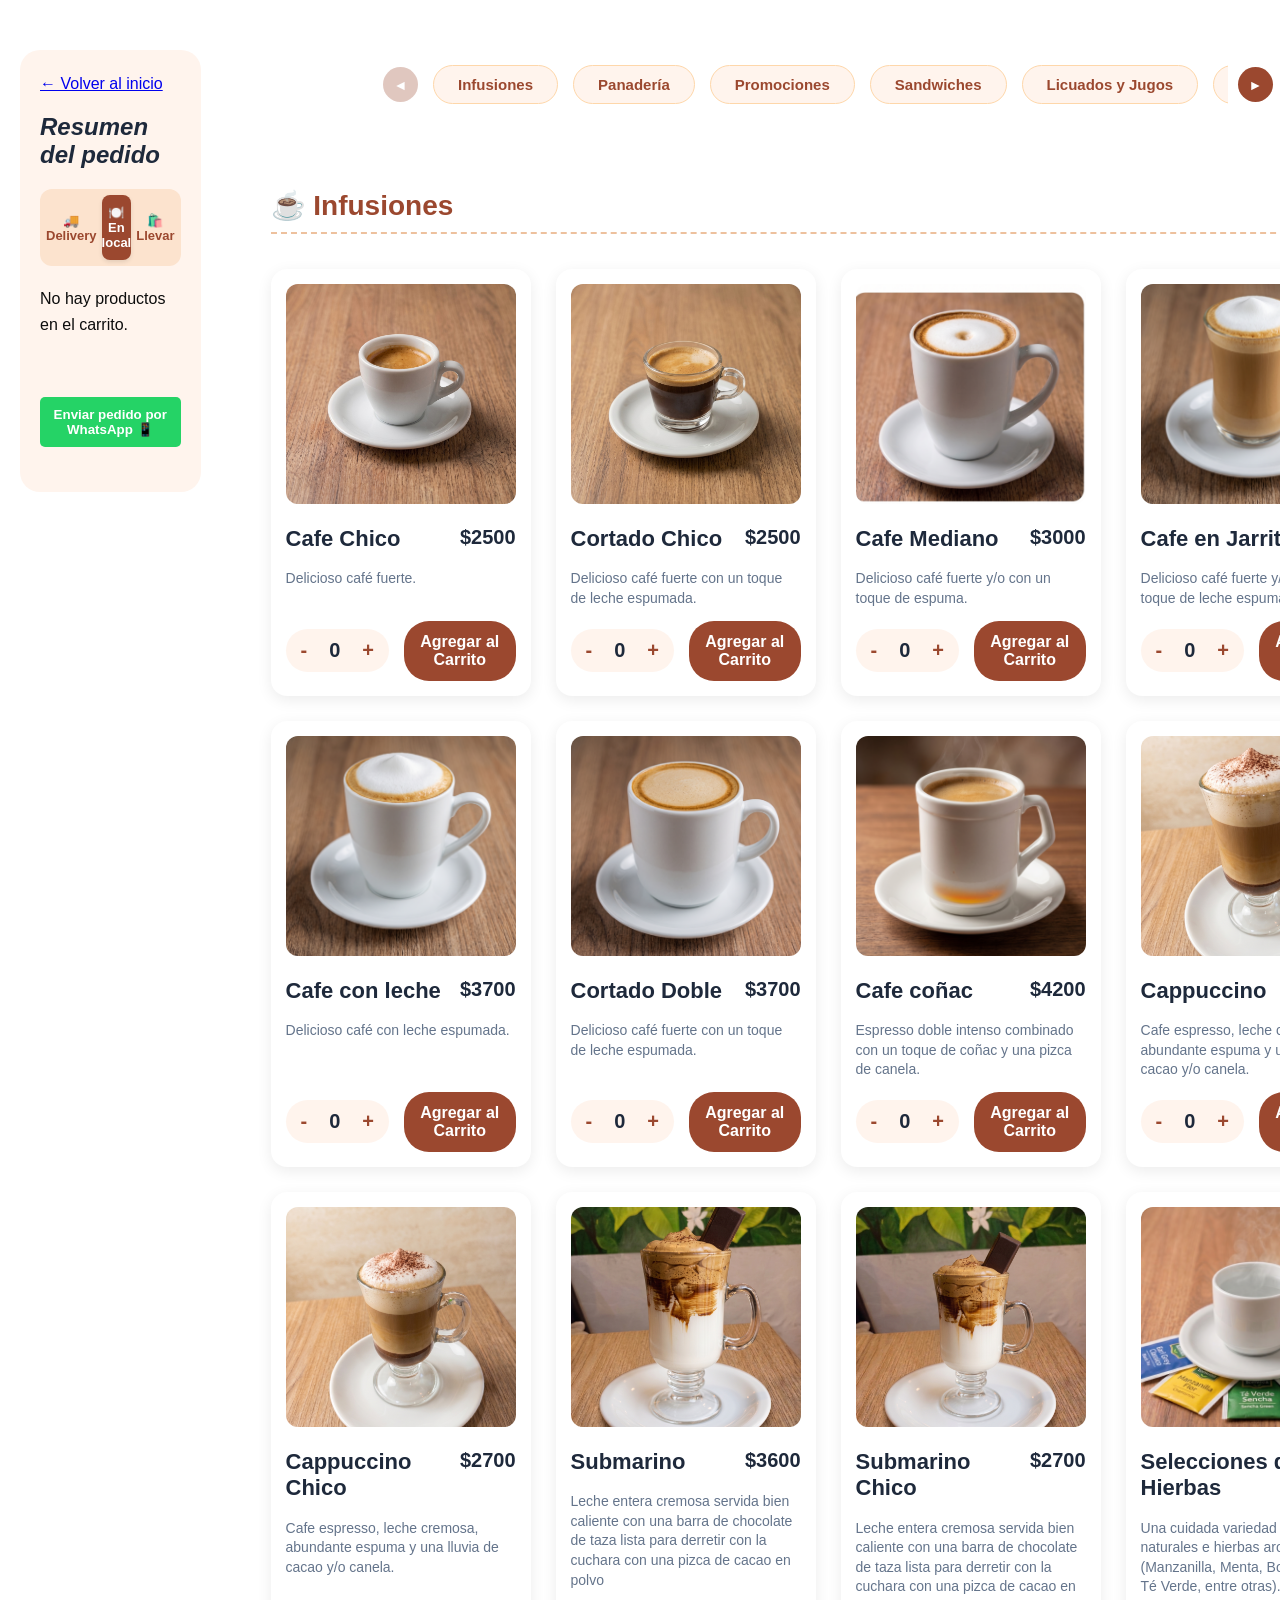
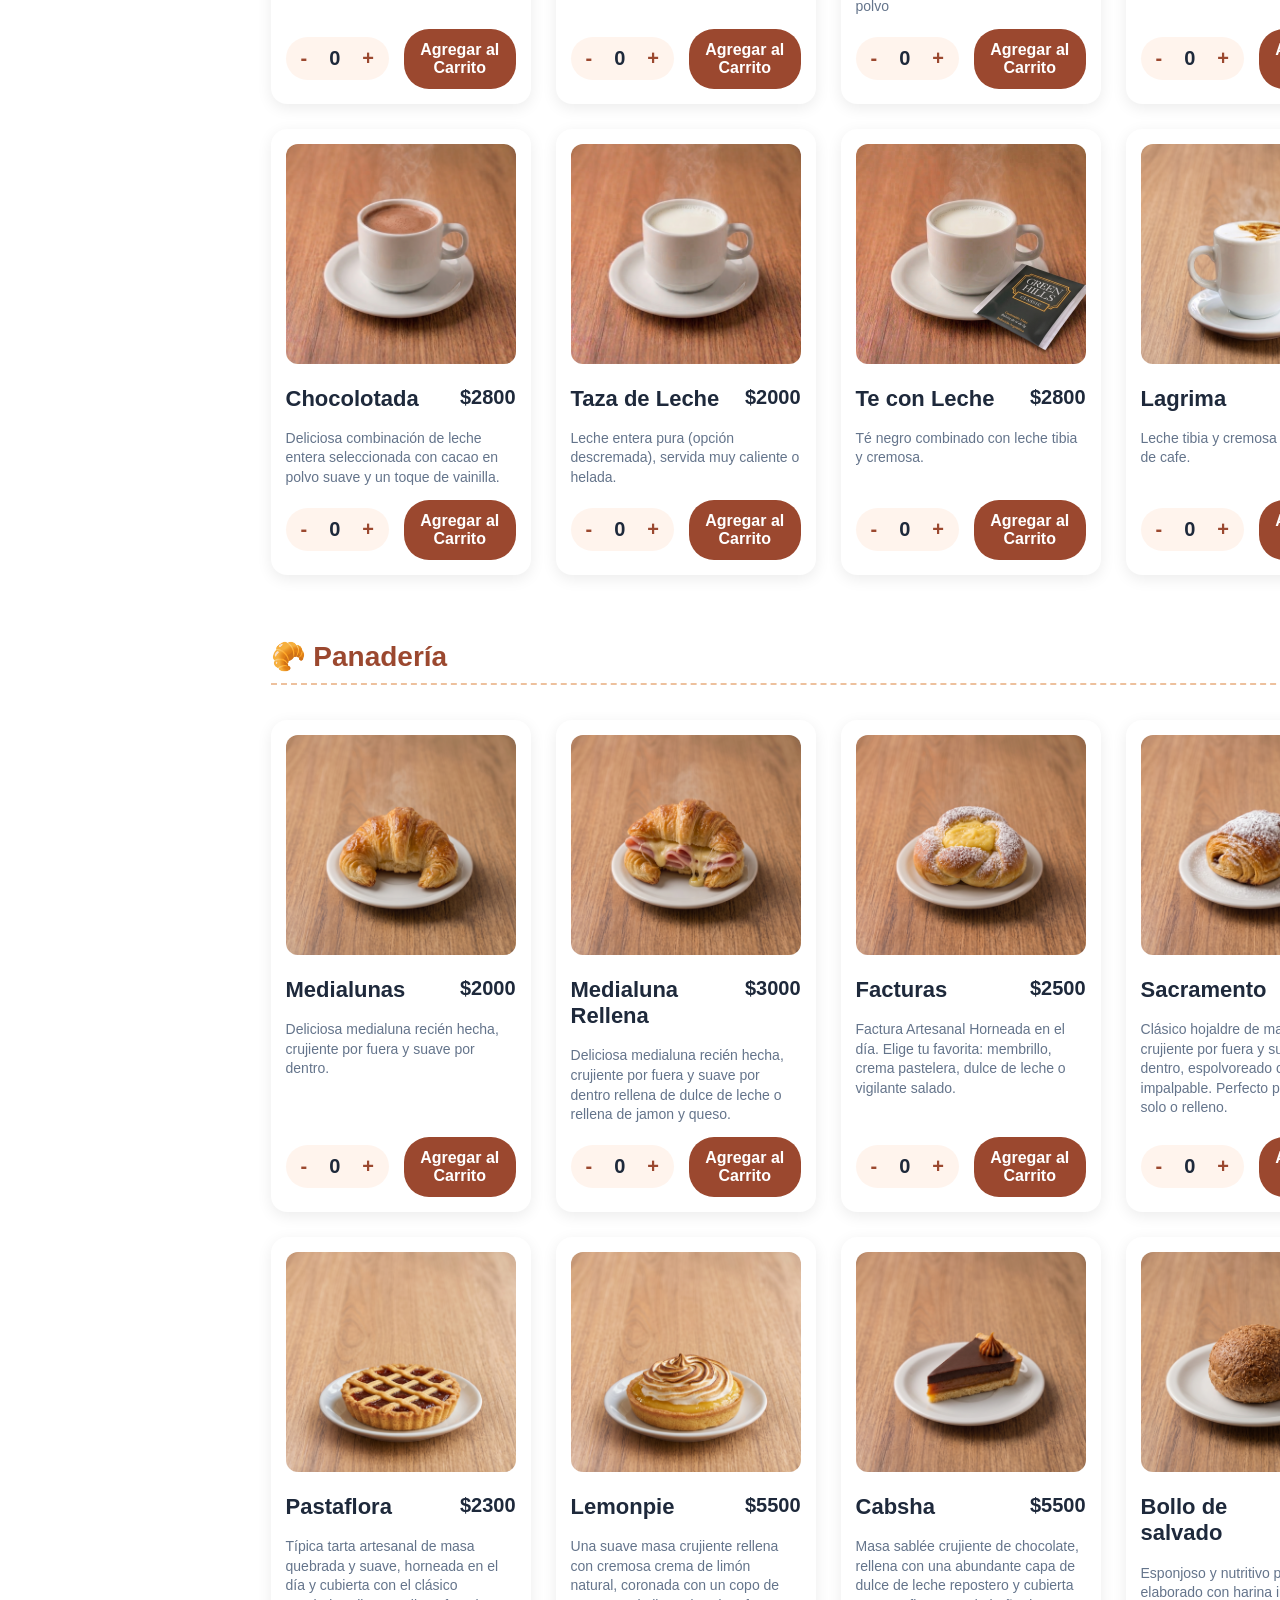
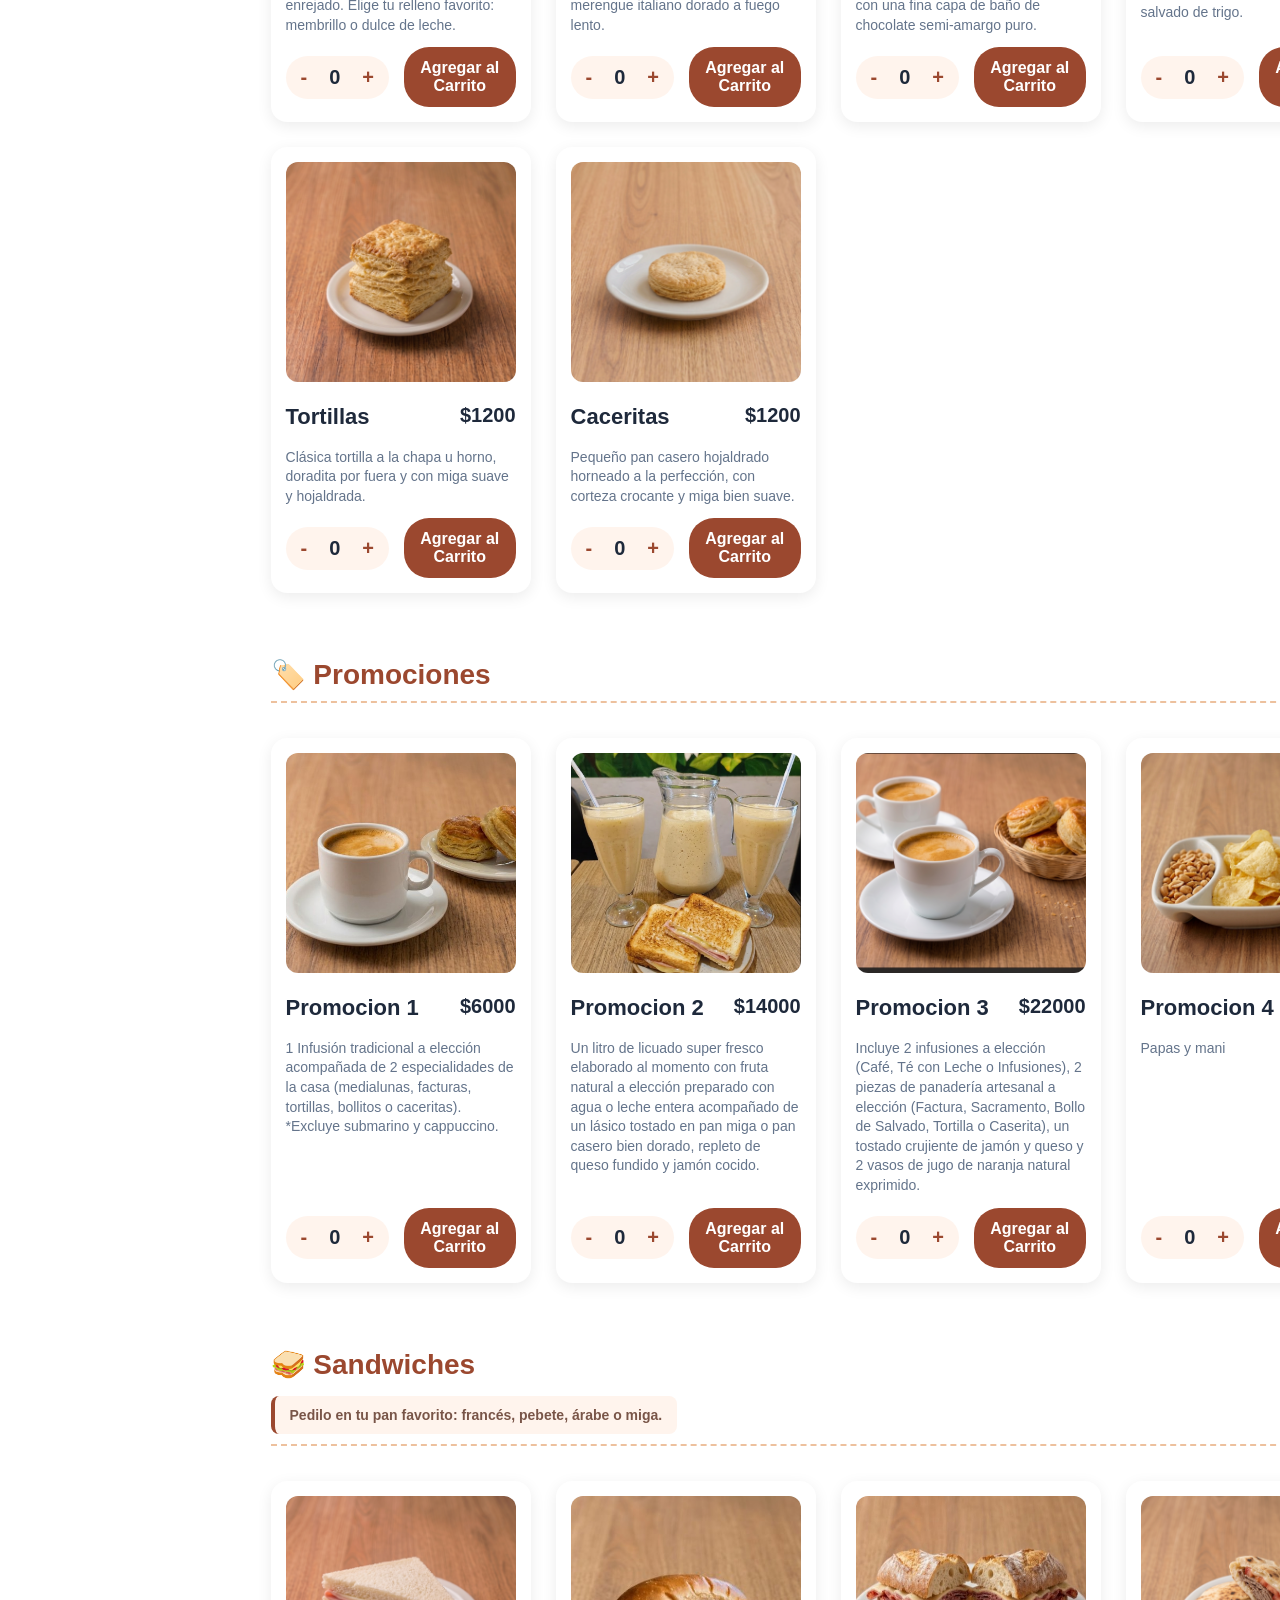
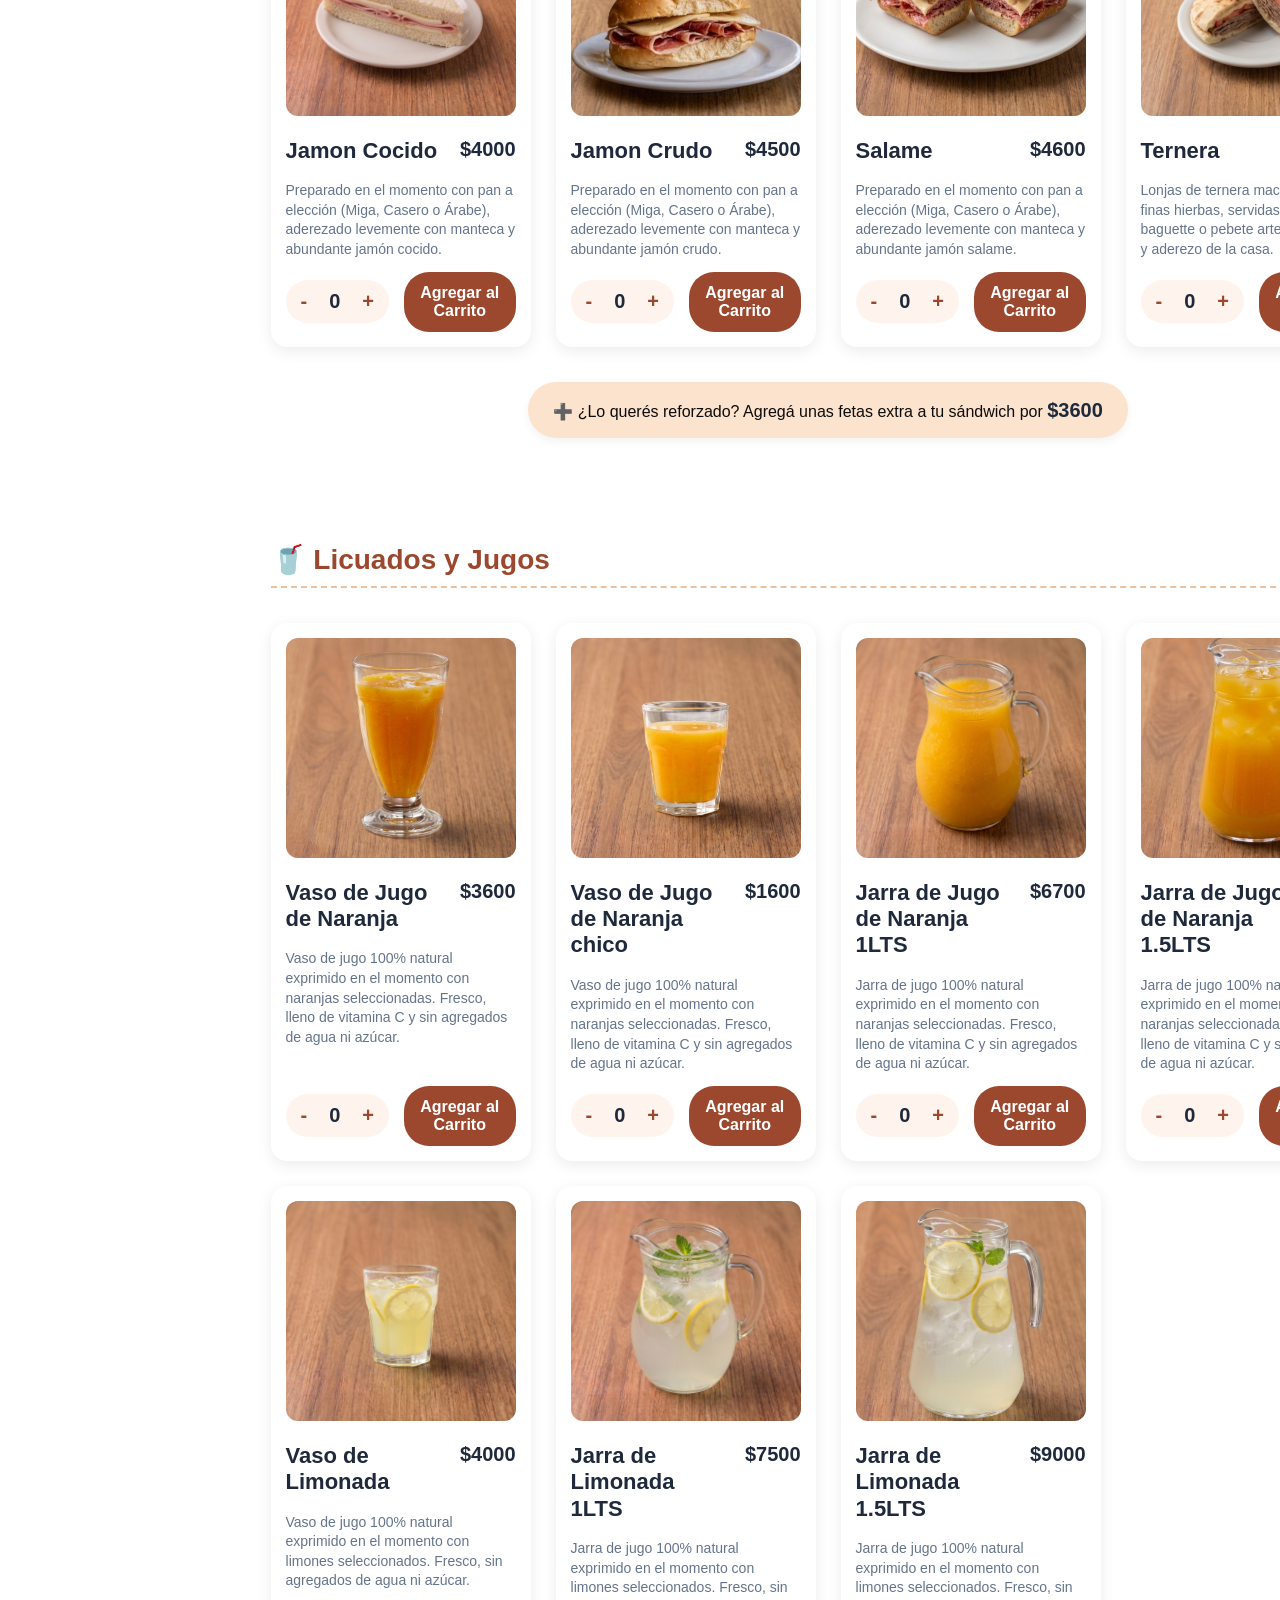
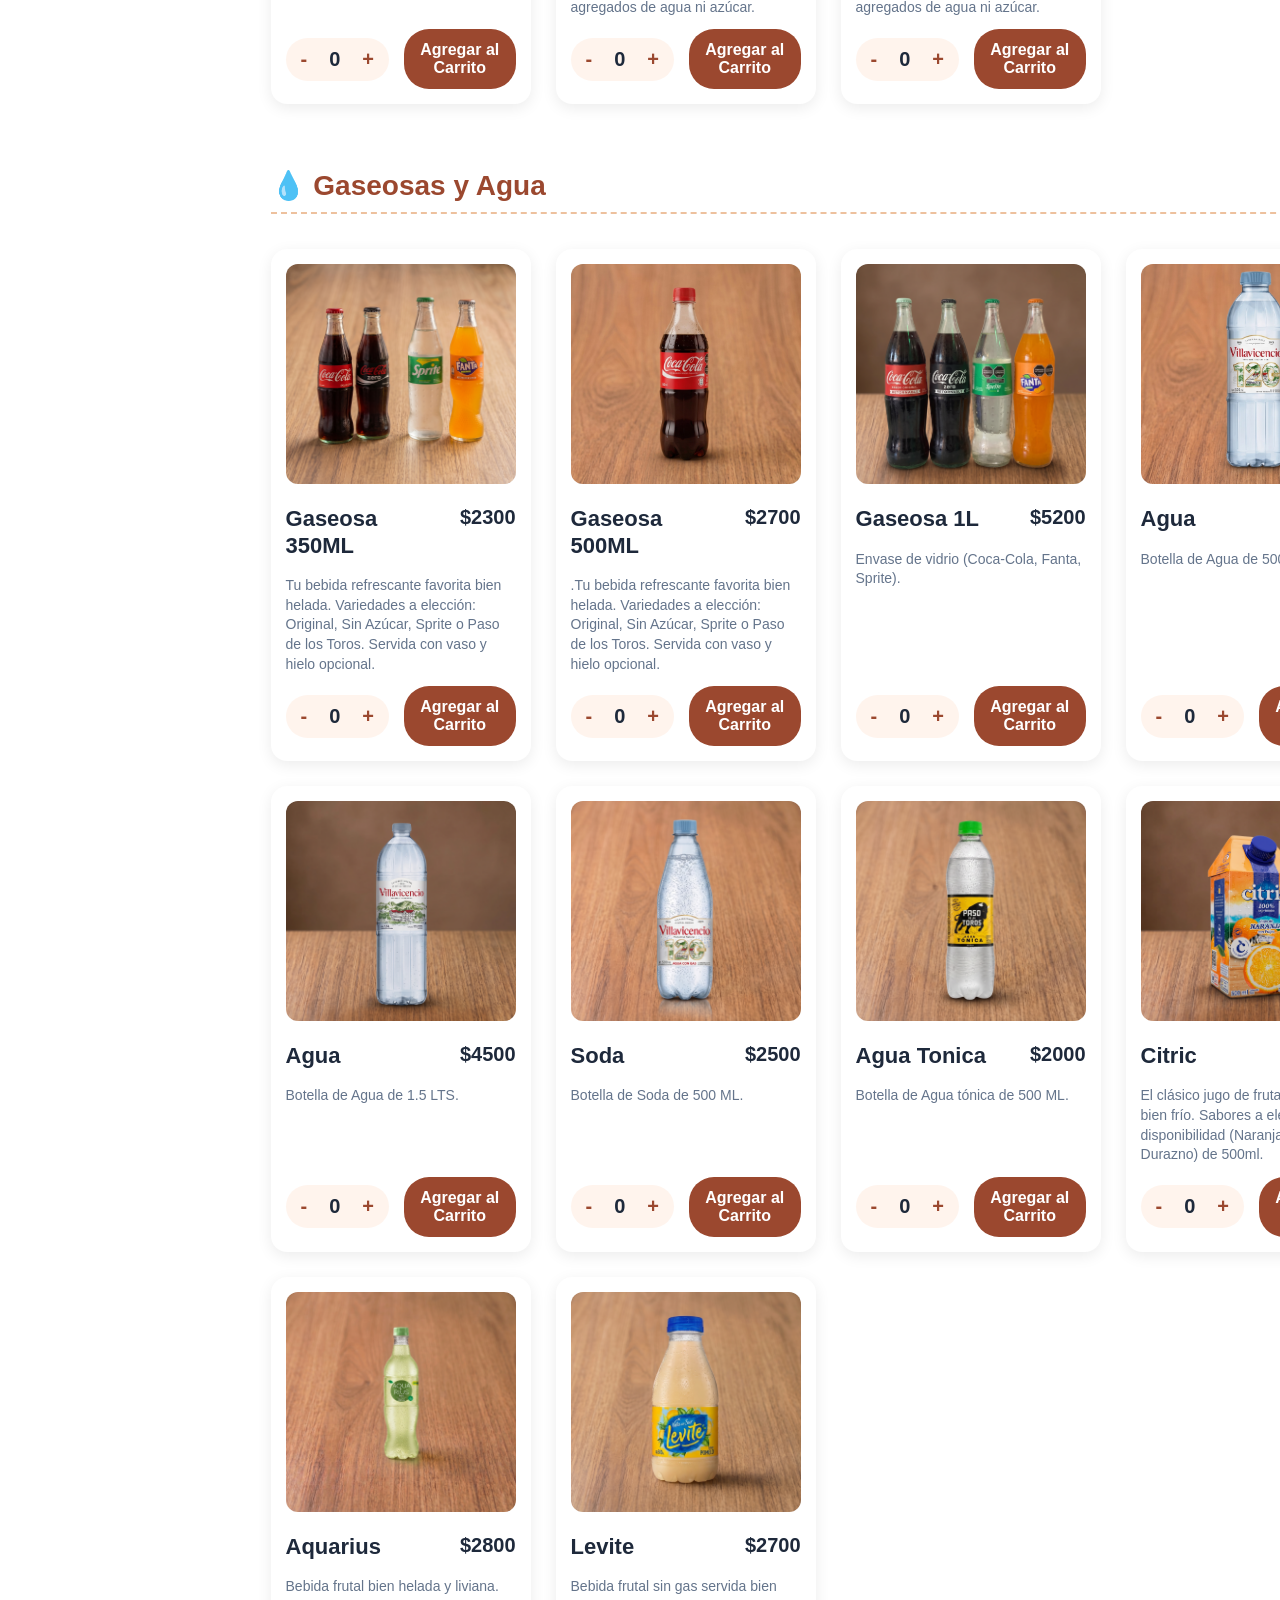
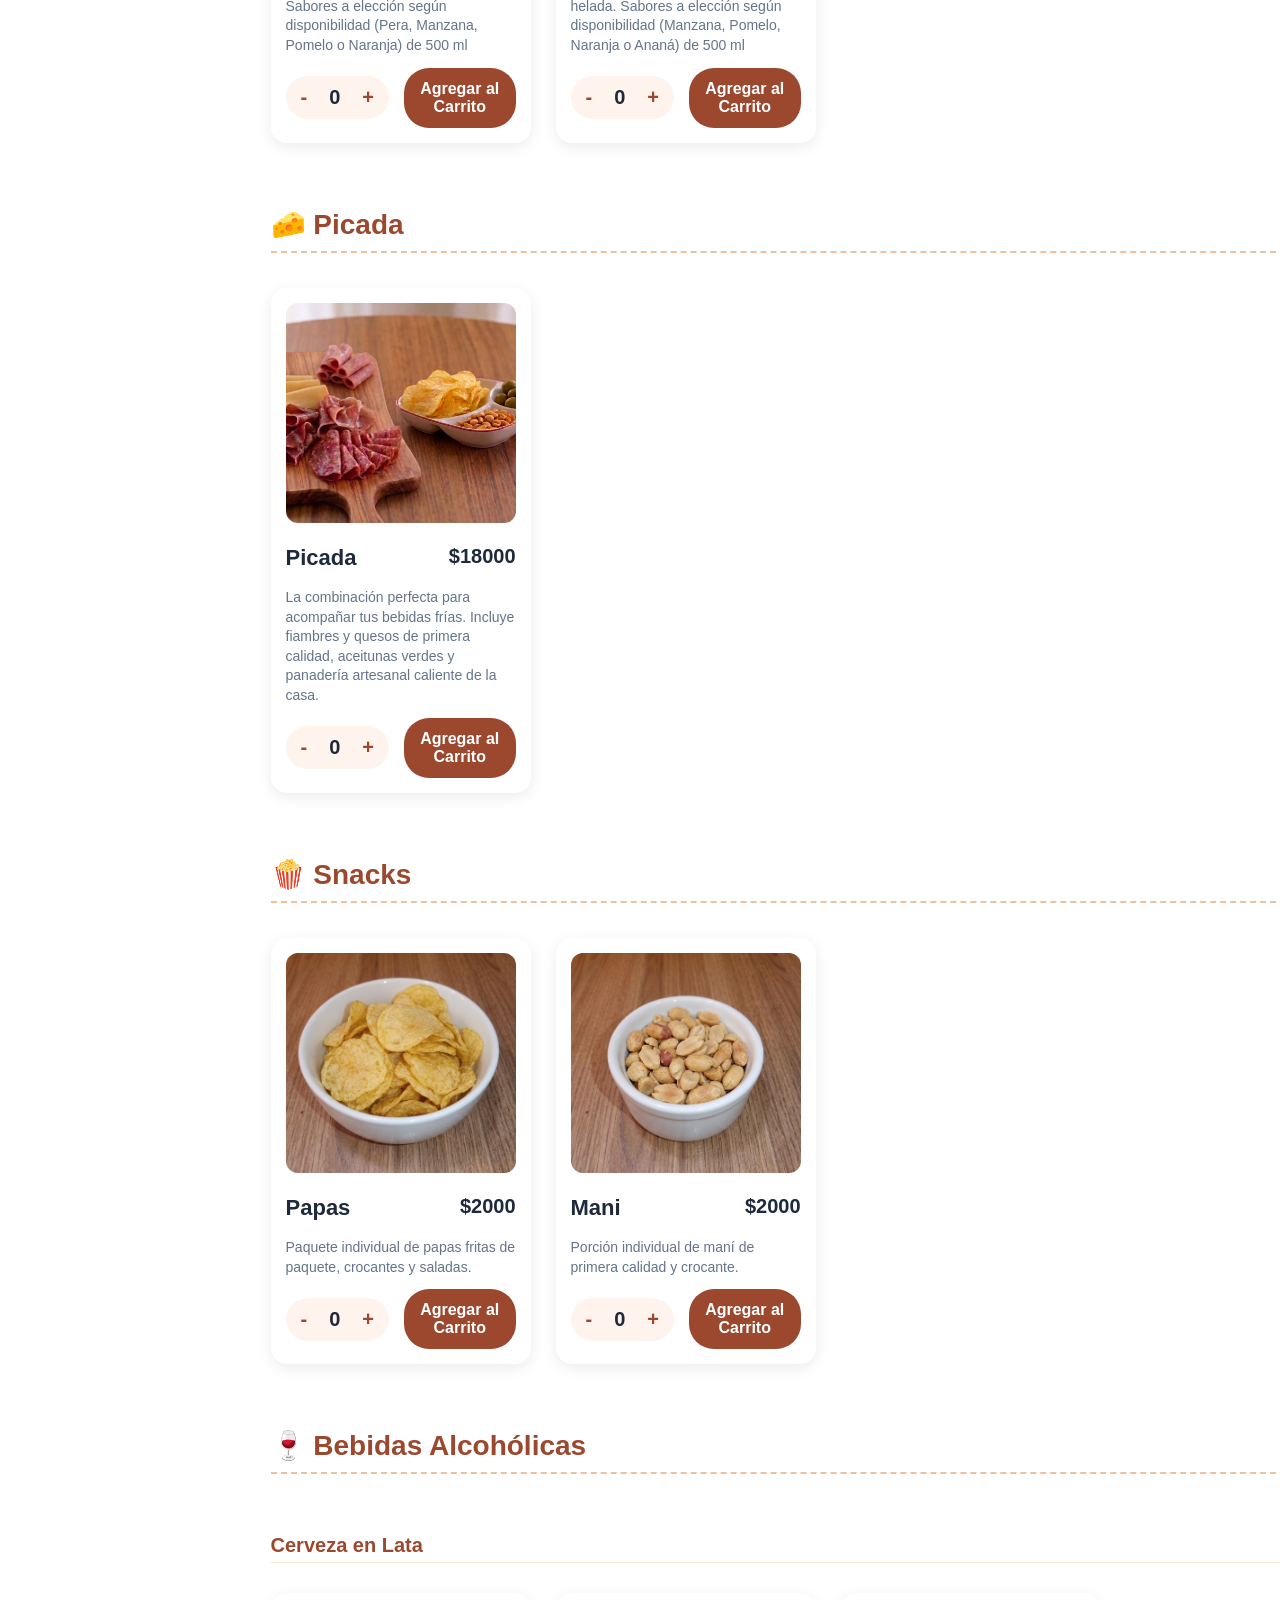
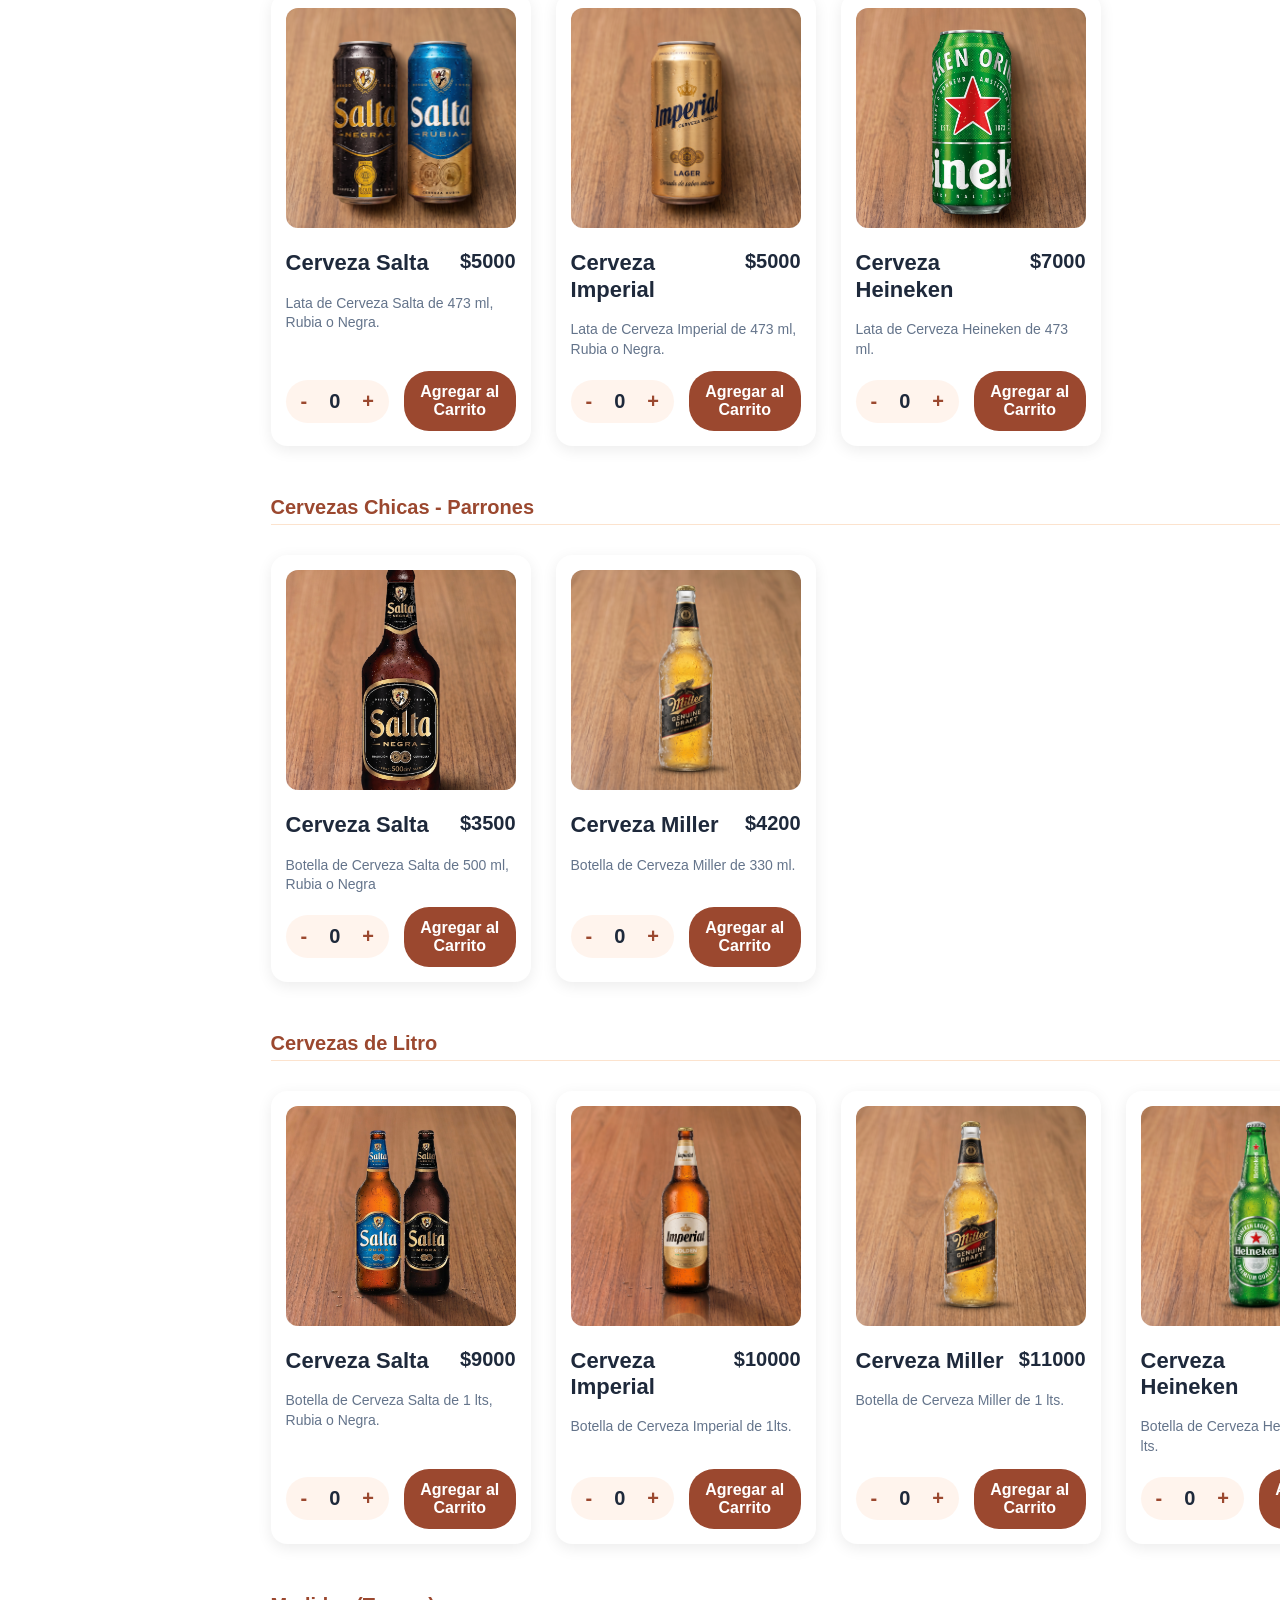
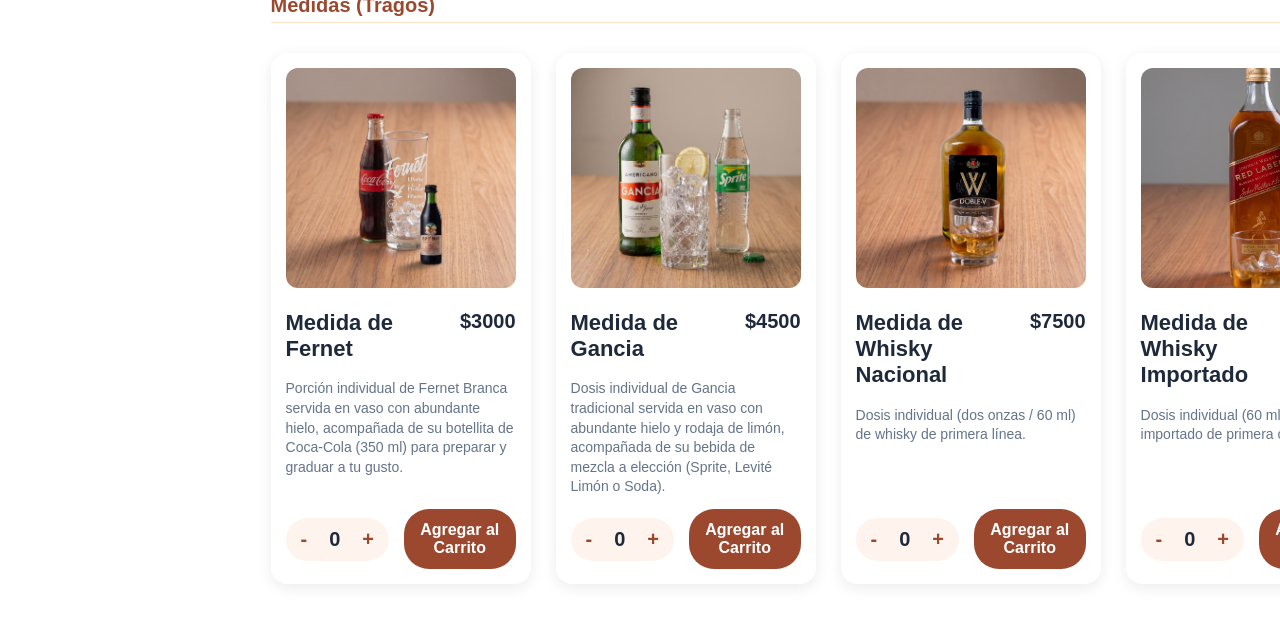
==== commit bf1dd832: "Update carrito.html" ====
--- a/carrito.html
+++ b/carrito.html
@@ -1452,7 +1452,7 @@
         </main>
     </div>
 
-    <script src="script.js"></script>
+    <script src="Script.js"></script>
 </body>
 
 </html>
--- a/style.css
+++ b/style.css
@@ -641,6 +641,27 @@
     color: #741e0f;
     font-weight: 400;
     font-size: 15px
+}
+
+.footer-sitio {
+    width: 100%;
+    max-width: 1200px;
+    text-align: center;
+    margin-top: 60px;
+    padding-top: 35px;
+    border-top: 2px solid #e0dcd3
+}
+
+.footer-sitio p {
+    font-size: 14px;
+    color: #64748b;
+    margin-bottom: 10px
+}
+
+.footer-copy {
+    font-size: 12px;
+    color: #a89f95;
+    margin-bottom: 0
 }
 
 @media (max-width:768px) {
